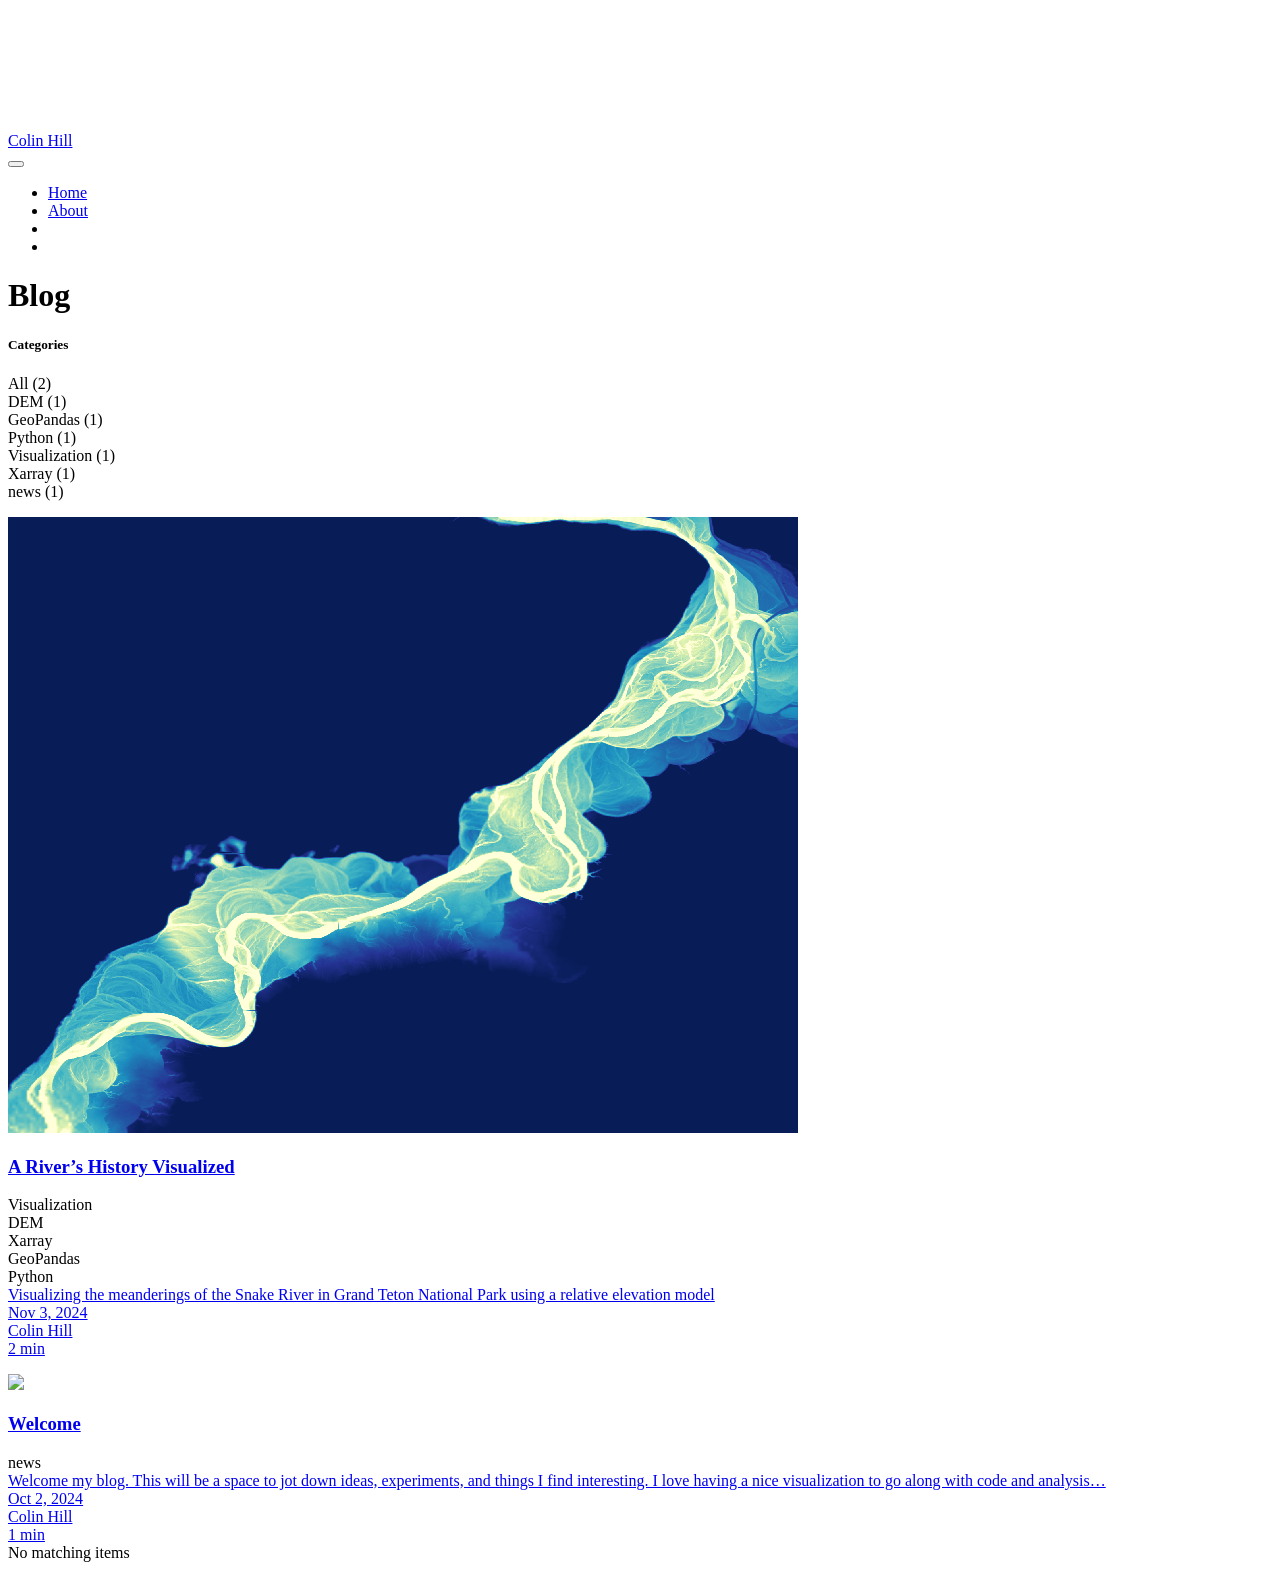
==== index.html @ be9f2c85 "Built site for gh-pages" ====
<!DOCTYPE html>
<html xmlns="http://www.w3.org/1999/xhtml" lang="en" xml:lang="en"><head>

<meta charset="utf-8">
<meta name="generator" content="quarto-1.5.57">

<meta name="viewport" content="width=device-width, initial-scale=1.0, user-scalable=yes">


<title>Blog – Colin Hill</title>
<style>
code{white-space: pre-wrap;}
span.smallcaps{font-variant: small-caps;}
div.columns{display: flex; gap: min(4vw, 1.5em);}
div.column{flex: auto; overflow-x: auto;}
div.hanging-indent{margin-left: 1.5em; text-indent: -1.5em;}
ul.task-list{list-style: none;}
ul.task-list li input[type="checkbox"] {
  width: 0.8em;
  margin: 0 0.8em 0.2em -1em; /* quarto-specific, see https://github.com/quarto-dev/quarto-cli/issues/4556 */ 
  vertical-align: middle;
}
</style>


<script src="site_libs/quarto-nav/quarto-nav.js"></script>
<script src="site_libs/quarto-nav/headroom.min.js"></script>
<script src="site_libs/clipboard/clipboard.min.js"></script>
<script src="site_libs/quarto-search/autocomplete.umd.js"></script>
<script src="site_libs/quarto-search/fuse.min.js"></script>
<script src="site_libs/quarto-search/quarto-search.js"></script>
<meta name="quarto:offset" content="./">
<link href="./favicon.ico" rel="icon">
<script src="site_libs/quarto-listing/list.min.js"></script>
<script src="site_libs/quarto-listing/quarto-listing.js"></script>
<script src="site_libs/quarto-html/quarto.js"></script>
<script src="site_libs/quarto-html/popper.min.js"></script>
<script src="site_libs/quarto-html/tippy.umd.min.js"></script>
<script src="site_libs/quarto-html/anchor.min.js"></script>
<link href="site_libs/quarto-html/tippy.css" rel="stylesheet">
<link href="site_libs/quarto-html/quarto-syntax-highlighting.css" rel="stylesheet" id="quarto-text-highlighting-styles">
<script src="site_libs/bootstrap/bootstrap.min.js"></script>
<link href="site_libs/bootstrap/bootstrap-icons.css" rel="stylesheet">
<link href="site_libs/bootstrap/bootstrap.min.css" rel="stylesheet" id="quarto-bootstrap" data-mode="light">
<script id="quarto-search-options" type="application/json">{
  "location": "navbar",
  "copy-button": false,
  "collapse-after": 3,
  "panel-placement": "end",
  "type": "overlay",
  "limit": 50,
  "keyboard-shortcut": [
    "f",
    "/",
    "s"
  ],
  "show-item-context": false,
  "language": {
    "search-no-results-text": "No results",
    "search-matching-documents-text": "matching documents",
    "search-copy-link-title": "Copy link to search",
    "search-hide-matches-text": "Hide additional matches",
    "search-more-match-text": "more match in this document",
    "search-more-matches-text": "more matches in this document",
    "search-clear-button-title": "Clear",
    "search-text-placeholder": "",
    "search-detached-cancel-button-title": "Cancel",
    "search-submit-button-title": "Submit",
    "search-label": "Search"
  }
}</script>
<script>

  window.document.addEventListener("DOMContentLoaded", function (_event) {
    const listingTargetEl = window.document.querySelector('#listing-listing .list');
    if (!listingTargetEl) {
      // No listing discovered, do not attach.
      return; 
    }

    const options = {
      valueNames: ['listing-description','listing-image','listing-date','listing-title','listing-author','listing-reading-time','listing-categories',{ data: ['index'] },{ data: ['categories'] },{ data: ['listing-date-sort'] },{ data: ['listing-file-modified-sort'] }],
      
      searchColumns: ["listing-date","listing-title","listing-author","listing-image","listing-description","listing-categories"],
    };

    window['quarto-listings'] = window['quarto-listings'] || {};
    window['quarto-listings']['listing-listing'] = new List('listing-listing', options);

    if (window['quarto-listing-loaded']) {
      window['quarto-listing-loaded']();
    }
  });

  window.addEventListener('hashchange',() => {
    if (window['quarto-listing-loaded']) {
      window['quarto-listing-loaded']();
    }
  })
  </script>

  <script src="https://cdnjs.cloudflare.com/polyfill/v3/polyfill.min.js?features=es6"></script>
  <script src="https://cdn.jsdelivr.net/npm/mathjax@3/es5/tex-chtml-full.js" type="text/javascript"></script>

<script type="text/javascript">
const typesetMath = (el) => {
  if (window.MathJax) {
    // MathJax Typeset
    window.MathJax.typeset([el]);
  } else if (window.katex) {
    // KaTeX Render
    var mathElements = el.getElementsByClassName("math");
    var macros = [];
    for (var i = 0; i < mathElements.length; i++) {
      var texText = mathElements[i].firstChild;
      if (mathElements[i].tagName == "SPAN") {
        window.katex.render(texText.data, mathElements[i], {
          displayMode: mathElements[i].classList.contains('display'),
          throwOnError: false,
          macros: macros,
          fleqn: false
        });
      }
    }
  }
}
window.Quarto = {
  typesetMath
};
</script>

<link rel="stylesheet" href="styles.css">
</head>

<body class="nav-fixed">

<div id="quarto-search-results"></div>
  <header id="quarto-header" class="headroom fixed-top quarto-banner">
    <nav class="navbar navbar-expand-lg " data-bs-theme="dark">
      <div class="navbar-container container-fluid">
      <div class="navbar-brand-container mx-auto">
    <a class="navbar-brand" href="./index.html">
    <span class="navbar-title">Colin Hill</span>
    </a>
  </div>
            <div id="quarto-search" class="" title="Search"></div>
          <button class="navbar-toggler" type="button" data-bs-toggle="collapse" data-bs-target="#navbarCollapse" aria-controls="navbarCollapse" role="menu" aria-expanded="false" aria-label="Toggle navigation" onclick="if (window.quartoToggleHeadroom) { window.quartoToggleHeadroom(); }">
  <span class="navbar-toggler-icon"></span>
</button>
          <div class="collapse navbar-collapse" id="navbarCollapse">
            <ul class="navbar-nav navbar-nav-scroll ms-auto">
  <li class="nav-item">
    <a class="nav-link active" href="./index.html" aria-current="page"> 
<span class="menu-text">Home</span></a>
  </li>  
  <li class="nav-item">
    <a class="nav-link" href="./about/about.html"> 
<span class="menu-text">About</span></a>
  </li>  
  <li class="nav-item compact">
    <a class="nav-link" href="https://github.com/colinahill/"> <i class="bi bi-github" role="img">
</i> 
<span class="menu-text"></span></a>
  </li>  
  <li class="nav-item compact">
    <a class="nav-link" href="https://www.linkedin.com/in/colinahill/"> <i class="bi bi-linkedin" role="img">
</i> 
<span class="menu-text"></span></a>
  </li>  
</ul>
          </div> <!-- /navcollapse -->
            <div class="quarto-navbar-tools">
</div>
      </div> <!-- /container-fluid -->
    </nav>
</header>
<!-- content -->
<header id="title-block-header" class="quarto-title-block default page-columns page-full">
  <div class="quarto-title-banner page-columns page-full">
    <div class="quarto-title column-page-left">
      <h1 class="title">Blog</h1>
                      </div>
  </div>
    
  
  <div class="quarto-title-meta column-page-left">

      
    
      
    </div>
    
  
  </header><div id="quarto-content" class="quarto-container page-columns page-rows-contents page-layout-full page-navbar">
<!-- sidebar -->
<!-- margin-sidebar -->
    <div id="quarto-margin-sidebar" class="sidebar margin-sidebar">
        
    <h5 class="quarto-listing-category-title">Categories</h5><div class="quarto-listing-category category-default"><div class="category" data-category="">All <span class="quarto-category-count">(2)</span></div><div class="category" data-category="DEM">DEM <span class="quarto-category-count">(1)</span></div><div class="category" data-category="GeoPandas">GeoPandas <span class="quarto-category-count">(1)</span></div><div class="category" data-category="Python">Python <span class="quarto-category-count">(1)</span></div><div class="category" data-category="Visualization">Visualization <span class="quarto-category-count">(1)</span></div><div class="category" data-category="Xarray">Xarray <span class="quarto-category-count">(1)</span></div><div class="category" data-category="news">news <span class="quarto-category-count">(1)</span></div></div></div>
<!-- main -->
<main class="content quarto-banner-title-block column-page-left" id="quarto-document-content">









<div class="quarto-listing quarto-listing-container-default" id="listing-listing">
<div class="list quarto-listing-default">
<div class="quarto-post image-right" data-index="0" data-categories="Visualization,DEM,Xarray,GeoPandas,Python" data-listing-date-sort="1730617200000" data-listing-file-modified-sort="1730680081520" data-listing-date-modified-sort="NaN" data-listing-reading-time-sort="2" data-listing-word-count-sort="357">
<div class="thumbnail">
<p><a href="./posts/relative_elevation_model/index.html" class="no-external"></a></p><a href="./posts/relative_elevation_model/index.html" class="no-external">
<p><img loading="lazy" src="./posts/relative_elevation_model/rem.png" class="thumbnail-image"></p>
</a><p><a href="./posts/relative_elevation_model/index.html" class="no-external"></a></p>
</div>
<div class="body">
<h3 class="no-anchor listing-title">
<a href="./posts/relative_elevation_model/index.html" class="no-external">A River’s History Visualized</a>
</h3>
<div class="listing-subtitle">
<a href="./posts/relative_elevation_model/index.html" class="no-external"></a>
</div>
<div class="listing-categories">
<div class="listing-category" onclick="window.quartoListingCategory('Visualization'); return false;">
Visualization
</div>
<div class="listing-category" onclick="window.quartoListingCategory('DEM'); return false;">
DEM
</div>
<div class="listing-category" onclick="window.quartoListingCategory('Xarray'); return false;">
Xarray
</div>
<div class="listing-category" onclick="window.quartoListingCategory('GeoPandas'); return false;">
GeoPandas
</div>
<div class="listing-category" onclick="window.quartoListingCategory('Python'); return false;">
Python
</div>
</div>
<div class="listing-description">
<a href="./posts/relative_elevation_model/index.html" class="no-external">Visualizing the meanderings of the Snake River in Grand Teton National Park using a relative elevation model</a>
</div>
</div>
<div class="metadata">
<a href="./posts/relative_elevation_model/index.html" class="no-external">
<div class="listing-date">
Nov 3, 2024
</div>
<div class="listing-author">
Colin Hill
</div>
<div class="listing-reading-time">
2 min
</div>
</a>
</div>
</div>
<div class="quarto-post image-right" data-index="1" data-categories="news" data-listing-date-sort="1727852400000" data-listing-file-modified-sort="1727905126935" data-listing-date-modified-sort="NaN" data-listing-reading-time-sort="1" data-listing-word-count-sort="100">
<div class="thumbnail">
<p><a href="./posts/welcome/index.html" class="no-external"></a></p><a href="./posts/welcome/index.html" class="no-external">
<p><img loading="lazy" src="https://upload.wikimedia.org/wikipedia/commons/6/6e/YukonDelta_ASTER_2002may26.jpg" class="thumbnail-image"></p>
</a><p><a href="./posts/welcome/index.html" class="no-external"></a></p>
</div>
<div class="body">
<h3 class="no-anchor listing-title">
<a href="./posts/welcome/index.html" class="no-external">Welcome</a>
</h3>
<div class="listing-subtitle">
<a href="./posts/welcome/index.html" class="no-external"></a>
</div>
<div class="listing-categories">
<div class="listing-category" onclick="window.quartoListingCategory('news'); return false;">
news
</div>
</div>
<div class="listing-description">
<a href="./posts/welcome/index.html" class="no-external">Welcome my blog. This will be a space to jot down ideas, experiments, and things I find interesting. I love having a nice visualization to go along with code and analysis…</a>
</div>
</div>
<div class="metadata">
<a href="./posts/welcome/index.html" class="no-external">
<div class="listing-date">
Oct 2, 2024
</div>
<div class="listing-author">
Colin Hill
</div>
<div class="listing-reading-time">
1 min
</div>
</a>
</div>
</div>
</div>
<div class="listing-no-matching d-none">
No matching items
</div>
</div></main> <!-- /main -->
<script id="quarto-html-after-body" type="application/javascript">
window.document.addEventListener("DOMContentLoaded", function (event) {
  const toggleBodyColorMode = (bsSheetEl) => {
    const mode = bsSheetEl.getAttribute("data-mode");
    const bodyEl = window.document.querySelector("body");
    if (mode === "dark") {
      bodyEl.classList.add("quarto-dark");
      bodyEl.classList.remove("quarto-light");
    } else {
      bodyEl.classList.add("quarto-light");
      bodyEl.classList.remove("quarto-dark");
    }
  }
  const toggleBodyColorPrimary = () => {
    const bsSheetEl = window.document.querySelector("link#quarto-bootstrap");
    if (bsSheetEl) {
      toggleBodyColorMode(bsSheetEl);
    }
  }
  toggleBodyColorPrimary();  
  const icon = "";
  const anchorJS = new window.AnchorJS();
  anchorJS.options = {
    placement: 'right',
    icon: icon
  };
  anchorJS.add('.anchored');
  const isCodeAnnotation = (el) => {
    for (const clz of el.classList) {
      if (clz.startsWith('code-annotation-')) {                     
        return true;
      }
    }
    return false;
  }
  const onCopySuccess = function(e) {
    // button target
    const button = e.trigger;
    // don't keep focus
    button.blur();
    // flash "checked"
    button.classList.add('code-copy-button-checked');
    var currentTitle = button.getAttribute("title");
    button.setAttribute("title", "Copied!");
    let tooltip;
    if (window.bootstrap) {
      button.setAttribute("data-bs-toggle", "tooltip");
      button.setAttribute("data-bs-placement", "left");
      button.setAttribute("data-bs-title", "Copied!");
      tooltip = new bootstrap.Tooltip(button, 
        { trigger: "manual", 
          customClass: "code-copy-button-tooltip",
          offset: [0, -8]});
      tooltip.show();    
    }
    setTimeout(function() {
      if (tooltip) {
        tooltip.hide();
        button.removeAttribute("data-bs-title");
        button.removeAttribute("data-bs-toggle");
        button.removeAttribute("data-bs-placement");
      }
      button.setAttribute("title", currentTitle);
      button.classList.remove('code-copy-button-checked');
    }, 1000);
    // clear code selection
    e.clearSelection();
  }
  const getTextToCopy = function(trigger) {
      const codeEl = trigger.previousElementSibling.cloneNode(true);
      for (const childEl of codeEl.children) {
        if (isCodeAnnotation(childEl)) {
          childEl.remove();
        }
      }
      return codeEl.innerText;
  }
  const clipboard = new window.ClipboardJS('.code-copy-button:not([data-in-quarto-modal])', {
    text: getTextToCopy
  });
  clipboard.on('success', onCopySuccess);
  if (window.document.getElementById('quarto-embedded-source-code-modal')) {
    // For code content inside modals, clipBoardJS needs to be initialized with a container option
    // TODO: Check when it could be a function (https://github.com/zenorocha/clipboard.js/issues/860)
    const clipboardModal = new window.ClipboardJS('.code-copy-button[data-in-quarto-modal]', {
      text: getTextToCopy,
      container: window.document.getElementById('quarto-embedded-source-code-modal')
    });
    clipboardModal.on('success', onCopySuccess);
  }
    var localhostRegex = new RegExp(/^(?:http|https):\/\/localhost\:?[0-9]*\//);
    var mailtoRegex = new RegExp(/^mailto:/);
      var filterRegex = new RegExp("https:\/\/colinahill\.com");
    var isInternal = (href) => {
        return filterRegex.test(href) || localhostRegex.test(href) || mailtoRegex.test(href);
    }
    // Inspect non-navigation links and adorn them if external
 	var links = window.document.querySelectorAll('a[href]:not(.nav-link):not(.navbar-brand):not(.toc-action):not(.sidebar-link):not(.sidebar-item-toggle):not(.pagination-link):not(.no-external):not([aria-hidden]):not(.dropdown-item):not(.quarto-navigation-tool):not(.about-link)');
    for (var i=0; i<links.length; i++) {
      const link = links[i];
      if (!isInternal(link.href)) {
        // undo the damage that might have been done by quarto-nav.js in the case of
        // links that we want to consider external
        if (link.dataset.originalHref !== undefined) {
          link.href = link.dataset.originalHref;
        }
      }
    }
  function tippyHover(el, contentFn, onTriggerFn, onUntriggerFn) {
    const config = {
      allowHTML: true,
      maxWidth: 500,
      delay: 100,
      arrow: false,
      appendTo: function(el) {
          return el.parentElement;
      },
      interactive: true,
      interactiveBorder: 10,
      theme: 'quarto',
      placement: 'bottom-start',
    };
    if (contentFn) {
      config.content = contentFn;
    }
    if (onTriggerFn) {
      config.onTrigger = onTriggerFn;
    }
    if (onUntriggerFn) {
      config.onUntrigger = onUntriggerFn;
    }
    window.tippy(el, config); 
  }
  const noterefs = window.document.querySelectorAll('a[role="doc-noteref"]');
  for (var i=0; i<noterefs.length; i++) {
    const ref = noterefs[i];
    tippyHover(ref, function() {
      // use id or data attribute instead here
      let href = ref.getAttribute('data-footnote-href') || ref.getAttribute('href');
      try { href = new URL(href).hash; } catch {}
      const id = href.replace(/^#\/?/, "");
      const note = window.document.getElementById(id);
      if (note) {
        return note.innerHTML;
      } else {
        return "";
      }
    });
  }
  const xrefs = window.document.querySelectorAll('a.quarto-xref');
  const processXRef = (id, note) => {
    // Strip column container classes
    const stripColumnClz = (el) => {
      el.classList.remove("page-full", "page-columns");
      if (el.children) {
        for (const child of el.children) {
          stripColumnClz(child);
        }
      }
    }
    stripColumnClz(note)
    if (id === null || id.startsWith('sec-')) {
      // Special case sections, only their first couple elements
      const container = document.createElement("div");
      if (note.children && note.children.length > 2) {
        container.appendChild(note.children[0].cloneNode(true));
        for (let i = 1; i < note.children.length; i++) {
          const child = note.children[i];
          if (child.tagName === "P" && child.innerText === "") {
            continue;
          } else {
            container.appendChild(child.cloneNode(true));
            break;
          }
        }
        if (window.Quarto?.typesetMath) {
          window.Quarto.typesetMath(container);
        }
        return container.innerHTML
      } else {
        if (window.Quarto?.typesetMath) {
          window.Quarto.typesetMath(note);
        }
        return note.innerHTML;
      }
    } else {
      // Remove any anchor links if they are present
      const anchorLink = note.querySelector('a.anchorjs-link');
      if (anchorLink) {
        anchorLink.remove();
      }
      if (window.Quarto?.typesetMath) {
        window.Quarto.typesetMath(note);
      }
      // TODO in 1.5, we should make sure this works without a callout special case
      if (note.classList.contains("callout")) {
        return note.outerHTML;
      } else {
        return note.innerHTML;
      }
    }
  }
  for (var i=0; i<xrefs.length; i++) {
    const xref = xrefs[i];
    tippyHover(xref, undefined, function(instance) {
      instance.disable();
      let url = xref.getAttribute('href');
      let hash = undefined; 
      if (url.startsWith('#')) {
        hash = url;
      } else {
        try { hash = new URL(url).hash; } catch {}
      }
      if (hash) {
        const id = hash.replace(/^#\/?/, "");
        const note = window.document.getElementById(id);
        if (note !== null) {
          try {
            const html = processXRef(id, note.cloneNode(true));
            instance.setContent(html);
          } finally {
            instance.enable();
            instance.show();
          }
        } else {
          // See if we can fetch this
          fetch(url.split('#')[0])
          .then(res => res.text())
          .then(html => {
            const parser = new DOMParser();
            const htmlDoc = parser.parseFromString(html, "text/html");
            const note = htmlDoc.getElementById(id);
            if (note !== null) {
              const html = processXRef(id, note);
              instance.setContent(html);
            } 
          }).finally(() => {
            instance.enable();
            instance.show();
          });
        }
      } else {
        // See if we can fetch a full url (with no hash to target)
        // This is a special case and we should probably do some content thinning / targeting
        fetch(url)
        .then(res => res.text())
        .then(html => {
          const parser = new DOMParser();
          const htmlDoc = parser.parseFromString(html, "text/html");
          const note = htmlDoc.querySelector('main.content');
          if (note !== null) {
            // This should only happen for chapter cross references
            // (since there is no id in the URL)
            // remove the first header
            if (note.children.length > 0 && note.children[0].tagName === "HEADER") {
              note.children[0].remove();
            }
            const html = processXRef(null, note);
            instance.setContent(html);
          } 
        }).finally(() => {
          instance.enable();
          instance.show();
        });
      }
    }, function(instance) {
    });
  }
      let selectedAnnoteEl;
      const selectorForAnnotation = ( cell, annotation) => {
        let cellAttr = 'data-code-cell="' + cell + '"';
        let lineAttr = 'data-code-annotation="' +  annotation + '"';
        const selector = 'span[' + cellAttr + '][' + lineAttr + ']';
        return selector;
      }
      const selectCodeLines = (annoteEl) => {
        const doc = window.document;
        const targetCell = annoteEl.getAttribute("data-target-cell");
        const targetAnnotation = annoteEl.getAttribute("data-target-annotation");
        const annoteSpan = window.document.querySelector(selectorForAnnotation(targetCell, targetAnnotation));
        const lines = annoteSpan.getAttribute("data-code-lines").split(",");
        const lineIds = lines.map((line) => {
          return targetCell + "-" + line;
        })
        let top = null;
        let height = null;
        let parent = null;
        if (lineIds.length > 0) {
            //compute the position of the single el (top and bottom and make a div)
            const el = window.document.getElementById(lineIds[0]);
            top = el.offsetTop;
            height = el.offsetHeight;
            parent = el.parentElement.parentElement;
          if (lineIds.length > 1) {
            const lastEl = window.document.getElementById(lineIds[lineIds.length - 1]);
            const bottom = lastEl.offsetTop + lastEl.offsetHeight;
            height = bottom - top;
          }
          if (top !== null && height !== null && parent !== null) {
            // cook up a div (if necessary) and position it 
            let div = window.document.getElementById("code-annotation-line-highlight");
            if (div === null) {
              div = window.document.createElement("div");
              div.setAttribute("id", "code-annotation-line-highlight");
              div.style.position = 'absolute';
              parent.appendChild(div);
            }
            div.style.top = top - 2 + "px";
            div.style.height = height + 4 + "px";
            div.style.left = 0;
            let gutterDiv = window.document.getElementById("code-annotation-line-highlight-gutter");
            if (gutterDiv === null) {
              gutterDiv = window.document.createElement("div");
              gutterDiv.setAttribute("id", "code-annotation-line-highlight-gutter");
              gutterDiv.style.position = 'absolute';
              const codeCell = window.document.getElementById(targetCell);
              const gutter = codeCell.querySelector('.code-annotation-gutter');
              gutter.appendChild(gutterDiv);
            }
            gutterDiv.style.top = top - 2 + "px";
            gutterDiv.style.height = height + 4 + "px";
          }
          selectedAnnoteEl = annoteEl;
        }
      };
      const unselectCodeLines = () => {
        const elementsIds = ["code-annotation-line-highlight", "code-annotation-line-highlight-gutter"];
        elementsIds.forEach((elId) => {
          const div = window.document.getElementById(elId);
          if (div) {
            div.remove();
          }
        });
        selectedAnnoteEl = undefined;
      };
        // Handle positioning of the toggle
    window.addEventListener(
      "resize",
      throttle(() => {
        elRect = undefined;
        if (selectedAnnoteEl) {
          selectCodeLines(selectedAnnoteEl);
        }
      }, 10)
    );
    function throttle(fn, ms) {
    let throttle = false;
    let timer;
      return (...args) => {
        if(!throttle) { // first call gets through
            fn.apply(this, args);
            throttle = true;
        } else { // all the others get throttled
            if(timer) clearTimeout(timer); // cancel #2
            timer = setTimeout(() => {
              fn.apply(this, args);
              timer = throttle = false;
            }, ms);
        }
      };
    }
      // Attach click handler to the DT
      const annoteDls = window.document.querySelectorAll('dt[data-target-cell]');
      for (const annoteDlNode of annoteDls) {
        annoteDlNode.addEventListener('click', (event) => {
          const clickedEl = event.target;
          if (clickedEl !== selectedAnnoteEl) {
            unselectCodeLines();
            const activeEl = window.document.querySelector('dt[data-target-cell].code-annotation-active');
            if (activeEl) {
              activeEl.classList.remove('code-annotation-active');
            }
            selectCodeLines(clickedEl);
            clickedEl.classList.add('code-annotation-active');
          } else {
            // Unselect the line
            unselectCodeLines();
            clickedEl.classList.remove('code-annotation-active');
          }
        });
      }
  const findCites = (el) => {
    const parentEl = el.parentElement;
    if (parentEl) {
      const cites = parentEl.dataset.cites;
      if (cites) {
        return {
          el,
          cites: cites.split(' ')
        };
      } else {
        return findCites(el.parentElement)
      }
    } else {
      return undefined;
    }
  };
  var bibliorefs = window.document.querySelectorAll('a[role="doc-biblioref"]');
  for (var i=0; i<bibliorefs.length; i++) {
    const ref = bibliorefs[i];
    const citeInfo = findCites(ref);
    if (citeInfo) {
      tippyHover(citeInfo.el, function() {
        var popup = window.document.createElement('div');
        citeInfo.cites.forEach(function(cite) {
          var citeDiv = window.document.createElement('div');
          citeDiv.classList.add('hanging-indent');
          citeDiv.classList.add('csl-entry');
          var biblioDiv = window.document.getElementById('ref-' + cite);
          if (biblioDiv) {
            citeDiv.innerHTML = biblioDiv.innerHTML;
          }
          popup.appendChild(citeDiv);
        });
        return popup.innerHTML;
      });
    }
  }
});
</script>
</div> <!-- /content -->




</body></html>
---- site_libs/quarto-html/tippy.css ----
.tippy-box[data-animation=fade][data-state=hidden]{opacity:0}[data-tippy-root]{max-width:calc(100vw - 10px)}.tippy-box{position:relative;background-color:#333;color:#fff;border-radius:4px;font-size:14px;line-height:1.4;white-space:normal;outline:0;transition-property:transform,visibility,opacity}.tippy-box[data-placement^=top]>.tippy-arrow{bottom:0}.tippy-box[data-placement^=top]>.tippy-arrow:before{bottom:-7px;left:0;border-width:8px 8px 0;border-top-color:initial;transform-origin:center top}.tippy-box[data-placement^=bottom]>.tippy-arrow{top:0}.tippy-box[data-placement^=bottom]>.tippy-arrow:before{top:-7px;left:0;border-width:0 8px 8px;border-bottom-color:initial;transform-origin:center bottom}.tippy-box[data-placement^=left]>.tippy-arrow{right:0}.tippy-box[data-placement^=left]>.tippy-arrow:before{border-width:8px 0 8px 8px;border-left-color:initial;right:-7px;transform-origin:center left}.tippy-box[data-placement^=right]>.tippy-arrow{left:0}.tippy-box[data-placement^=right]>.tippy-arrow:before{left:-7px;border-width:8px 8px 8px 0;border-right-color:initial;transform-origin:center right}.tippy-box[data-inertia][data-state=visible]{transition-timing-function:cubic-bezier(.54,1.5,.38,1.11)}.tippy-arrow{width:16px;height:16px;color:#333}.tippy-arrow:before{content:"";position:absolute;border-color:transparent;border-style:solid}.tippy-content{position:relative;padding:5px 9px;z-index:1}
---- site_libs/quarto-html/quarto-syntax-highlighting.css ----
/* quarto syntax highlight colors */
:root {
  --quarto-hl-ot-color: #003B4F;
  --quarto-hl-at-color: #657422;
  --quarto-hl-ss-color: #20794D;
  --quarto-hl-an-color: #5E5E5E;
  --quarto-hl-fu-color: #4758AB;
  --quarto-hl-st-color: #20794D;
  --quarto-hl-cf-color: #003B4F;
  --quarto-hl-op-color: #5E5E5E;
  --quarto-hl-er-color: #AD0000;
  --quarto-hl-bn-color: #AD0000;
  --quarto-hl-al-color: #AD0000;
  --quarto-hl-va-color: #111111;
  --quarto-hl-bu-color: inherit;
  --quarto-hl-ex-color: inherit;
  --quarto-hl-pp-color: #AD0000;
  --quarto-hl-in-color: #5E5E5E;
  --quarto-hl-vs-color: #20794D;
  --quarto-hl-wa-color: #5E5E5E;
  --quarto-hl-do-color: #5E5E5E;
  --quarto-hl-im-color: #00769E;
  --quarto-hl-ch-color: #20794D;
  --quarto-hl-dt-color: #AD0000;
  --quarto-hl-fl-color: #AD0000;
  --quarto-hl-co-color: #5E5E5E;
  --quarto-hl-cv-color: #5E5E5E;
  --quarto-hl-cn-color: #8f5902;
  --quarto-hl-sc-color: #5E5E5E;
  --quarto-hl-dv-color: #AD0000;
  --quarto-hl-kw-color: #003B4F;
}

/* other quarto variables */
:root {
  --quarto-font-monospace: SFMono-Regular, Menlo, Monaco, Consolas, "Liberation Mono", "Courier New", monospace;
}

pre > code.sourceCode > span {
  color: #003B4F;
}

code span {
  color: #003B4F;
}

code.sourceCode > span {
  color: #003B4F;
}

div.sourceCode,
div.sourceCode pre.sourceCode {
  color: #003B4F;
}

code span.ot {
  color: #003B4F;
  font-style: inherit;
}

code span.at {
  color: #657422;
  font-style: inherit;
}

code span.ss {
  color: #20794D;
  font-style: inherit;
}

code span.an {
  color: #5E5E5E;
  font-style: inherit;
}

code span.fu {
  color: #4758AB;
  font-style: inherit;
}

code span.st {
  color: #20794D;
  font-style: inherit;
}

code span.cf {
  color: #003B4F;
  font-weight: bold;
  font-style: inherit;
}

code span.op {
  color: #5E5E5E;
  font-style: inherit;
}

code span.er {
  color: #AD0000;
  font-style: inherit;
}

code span.bn {
  color: #AD0000;
  font-style: inherit;
}

code span.al {
  color: #AD0000;
  font-style: inherit;
}

code span.va {
  color: #111111;
  font-style: inherit;
}

code span.bu {
  font-style: inherit;
}

code span.ex {
  font-style: inherit;
}

code span.pp {
  color: #AD0000;
  font-style: inherit;
}

code span.in {
  color: #5E5E5E;
  font-style: inherit;
}

code span.vs {
  color: #20794D;
  font-style: inherit;
}

code span.wa {
  color: #5E5E5E;
  font-style: italic;
}

code span.do {
  color: #5E5E5E;
  font-style: italic;
}

code span.im {
  color: #00769E;
  font-style: inherit;
}

code span.ch {
  color: #20794D;
  font-style: inherit;
}

code span.dt {
  color: #AD0000;
  font-style: inherit;
}

code span.fl {
  color: #AD0000;
  font-style: inherit;
}

code span.co {
  color: #5E5E5E;
  font-style: inherit;
}

code span.cv {
  color: #5E5E5E;
  font-style: italic;
}

code span.cn {
  color: #8f5902;
  font-style: inherit;
}

code span.sc {
  color: #5E5E5E;
  font-style: inherit;
}

code span.dv {
  color: #AD0000;
  font-style: inherit;
}

code span.kw {
  color: #003B4F;
  font-weight: bold;
  font-style: inherit;
}

.prevent-inlining {
  content: "</";
}

/*# sourceMappingURL=debc5d5d77c3f9108843748ff7464032.css.map */
---- styles.css ----
/* css styles */
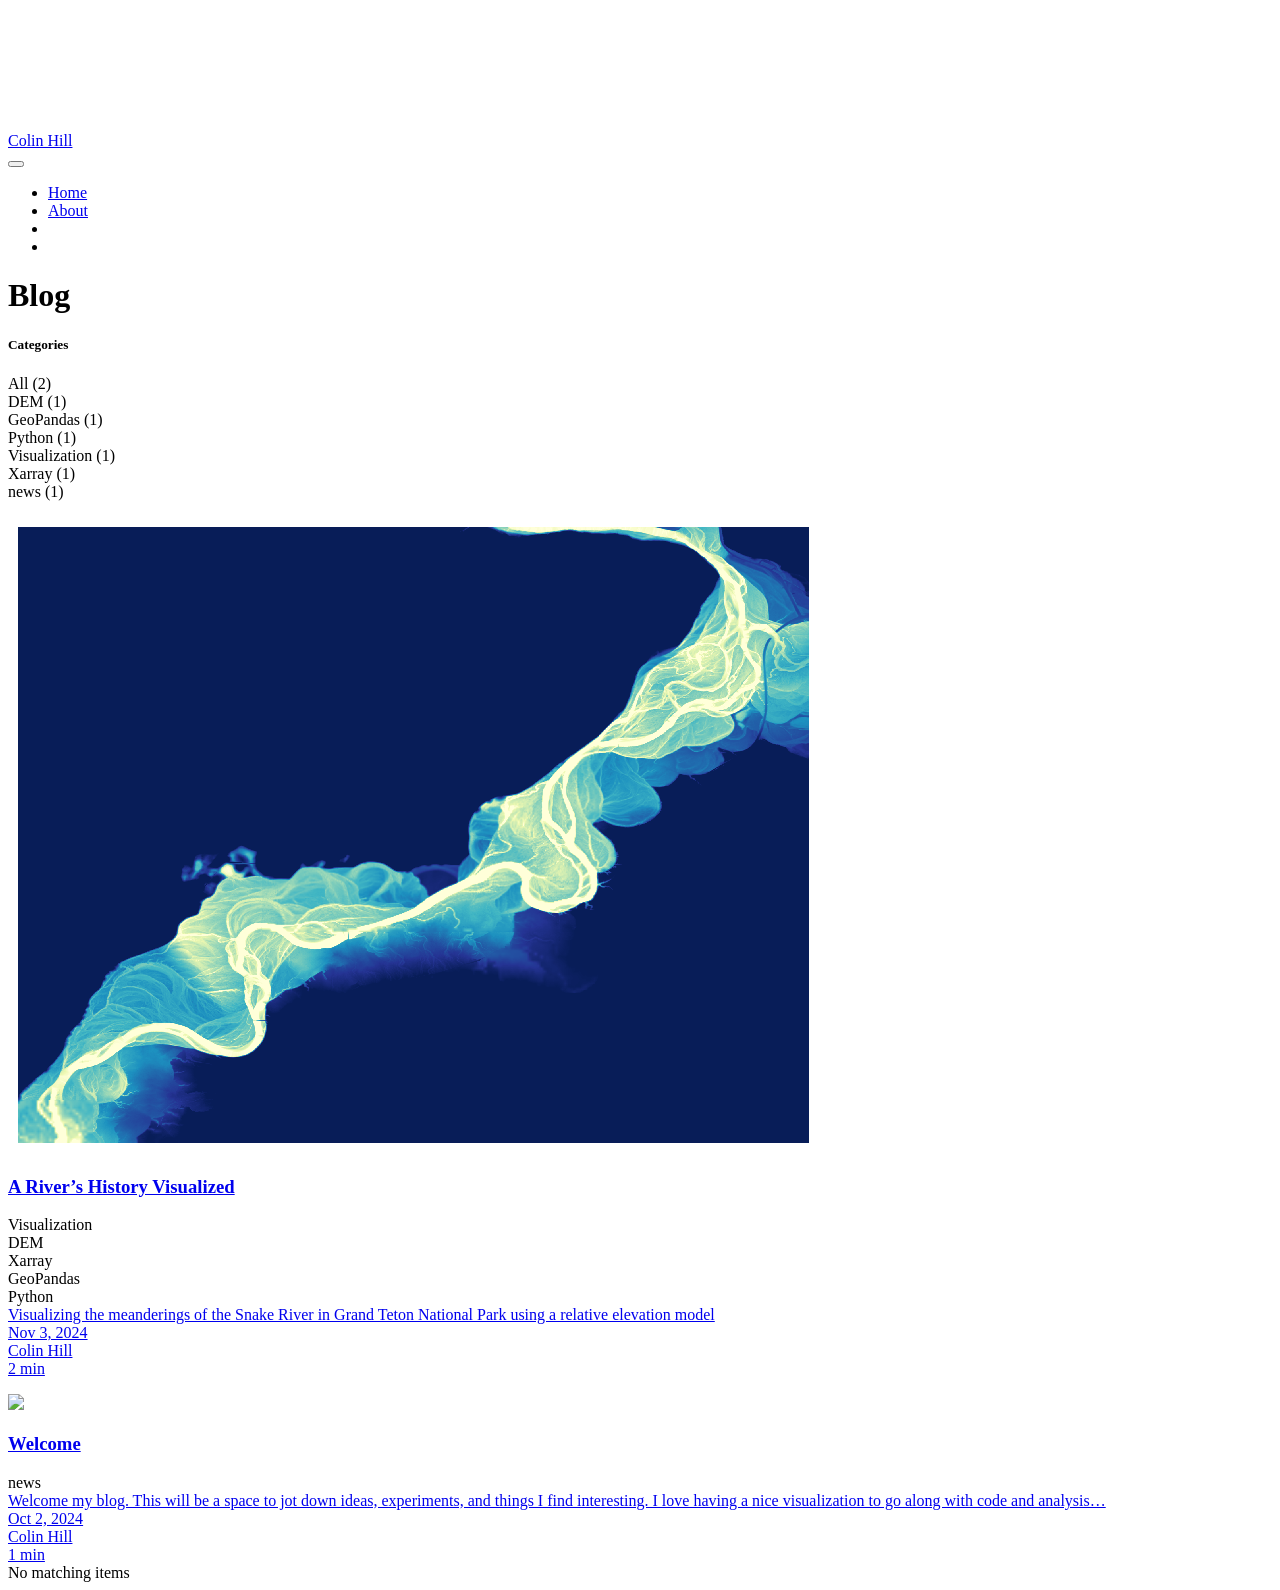
==== commit db291a23: "Built site for gh-pages" ====
--- a/index.html
+++ b/index.html
@@ -98,6 +98,15 @@
     }
   })
   </script>
+<script async="" src="https://www.googletagmanager.com/gtag/js?id=G-838Z23X56N"></script>
+
+<script type="text/javascript">
+
+window.dataLayer = window.dataLayer || [];
+function gtag(){dataLayer.push(arguments);}
+gtag('js', new Date());
+gtag('config', 'G-838Z23X56N', { 'anonymize_ip': true});
+</script>
 
   <script src="https://cdnjs.cloudflare.com/polyfill/v3/polyfill.min.js?features=es6"></script>
   <script src="https://cdn.jsdelivr.net/npm/mathjax@3/es5/tex-chtml-full.js" type="text/javascript"></script>
@@ -210,10 +219,10 @@
 
 <div class="quarto-listing quarto-listing-container-default" id="listing-listing">
 <div class="list quarto-listing-default">
-<div class="quarto-post image-right" data-index="0" data-categories="Visualization,DEM,Xarray,GeoPandas,Python" data-listing-date-sort="1730617200000" data-listing-file-modified-sort="1730680081520" data-listing-date-modified-sort="NaN" data-listing-reading-time-sort="2" data-listing-word-count-sort="357">
+<div class="quarto-post image-right" data-index="0" data-categories="Visualization,DEM,Xarray,GeoPandas,Python" data-listing-date-sort="1730617200000" data-listing-file-modified-sort="1730912373770" data-listing-date-modified-sort="NaN" data-listing-reading-time-sort="2" data-listing-word-count-sort="357">
 <div class="thumbnail">
 <p><a href="./posts/relative_elevation_model/index.html" class="no-external"></a></p><a href="./posts/relative_elevation_model/index.html" class="no-external">
-<p><img loading="lazy" src="./posts/relative_elevation_model/rem.png" class="thumbnail-image"></p>
+<p class="card-img-top"><img src="posts/relative_elevation_model/index_files/figure-html/cell-19-output-1.png"  class="thumbnail-image card-img"/></p>
 </a><p><a href="./posts/relative_elevation_model/index.html" class="no-external"></a></p>
 </div>
 <div class="body">
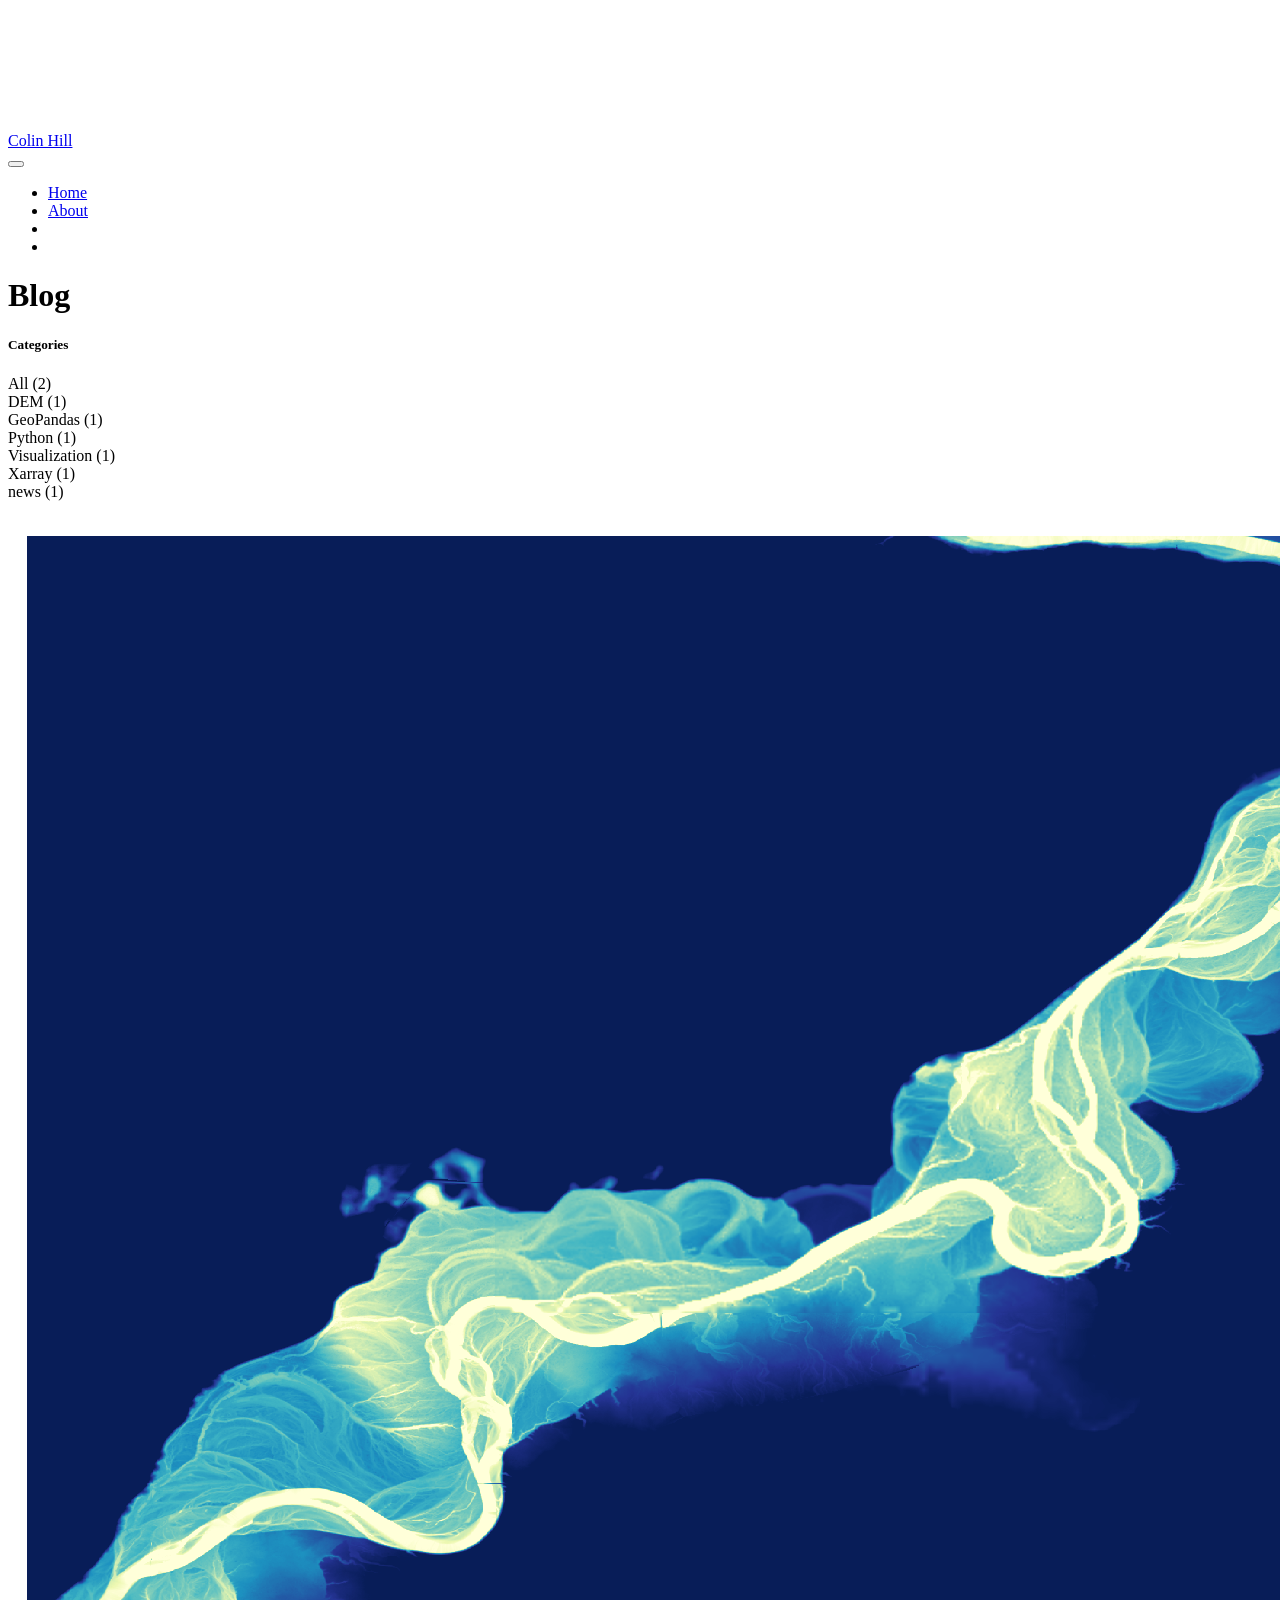
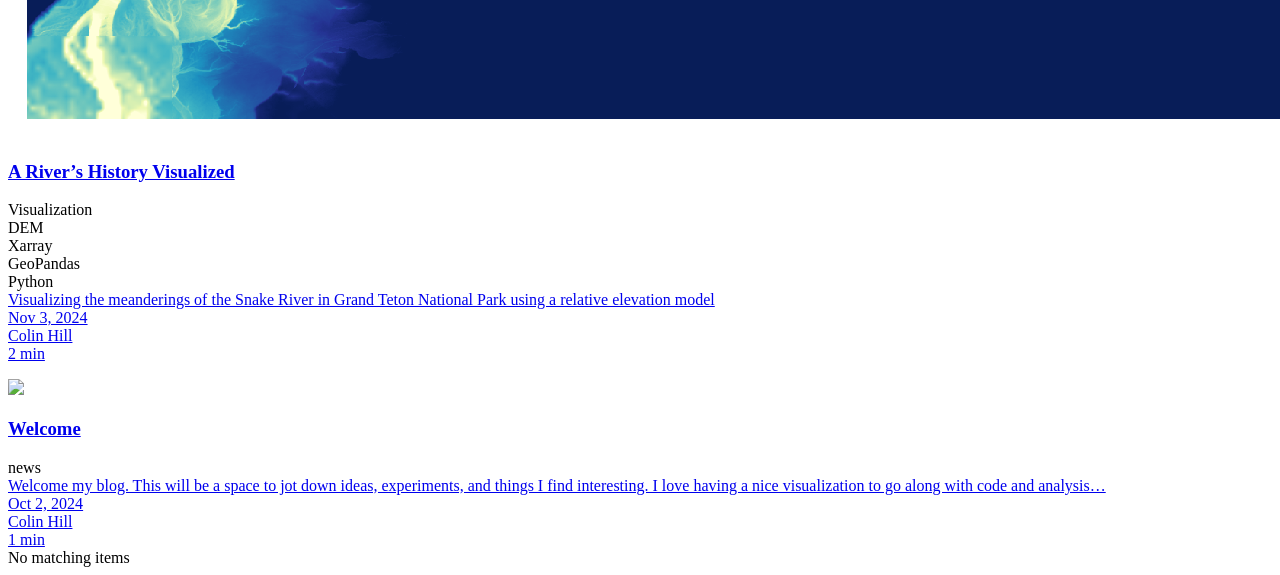
==== commit cae5a13a: "Built site for gh-pages" ====
--- a/index.html
+++ b/index.html
@@ -219,10 +219,10 @@
 
 <div class="quarto-listing quarto-listing-container-default" id="listing-listing">
 <div class="list quarto-listing-default">
-<div class="quarto-post image-right" data-index="0" data-categories="Visualization,DEM,Xarray,GeoPandas,Python" data-listing-date-sort="1730617200000" data-listing-file-modified-sort="1730912373770" data-listing-date-modified-sort="NaN" data-listing-reading-time-sort="2" data-listing-word-count-sort="357">
+<div class="quarto-post image-right" data-index="0" data-categories="Visualization,DEM,Xarray,GeoPandas,Python" data-listing-date-sort="1730617200000" data-listing-file-modified-sort="1730921286286" data-listing-date-modified-sort="NaN" data-listing-reading-time-sort="2" data-listing-word-count-sort="357">
 <div class="thumbnail">
 <p><a href="./posts/relative_elevation_model/index.html" class="no-external"></a></p><a href="./posts/relative_elevation_model/index.html" class="no-external">
-<p class="card-img-top"><img src="posts/relative_elevation_model/index_files/figure-html/cell-19-output-1.png"  class="thumbnail-image card-img"/></p>
+<p class="card-img-top"><img src="posts/relative_elevation_model/index_files/figure-html/cell-20-output-1.png"  class="thumbnail-image card-img"/></p>
 </a><p><a href="./posts/relative_elevation_model/index.html" class="no-external"></a></p>
 </div>
 <div class="body">
@@ -400,7 +400,7 @@
   }
     var localhostRegex = new RegExp(/^(?:http|https):\/\/localhost\:?[0-9]*\//);
     var mailtoRegex = new RegExp(/^mailto:/);
-      var filterRegex = new RegExp("https:\/\/colinahill\.com");
+      var filterRegex = new RegExp("https:\/\/colinahill\.com\/");
     var isInternal = (href) => {
         return filterRegex.test(href) || localhostRegex.test(href) || mailtoRegex.test(href);
     }
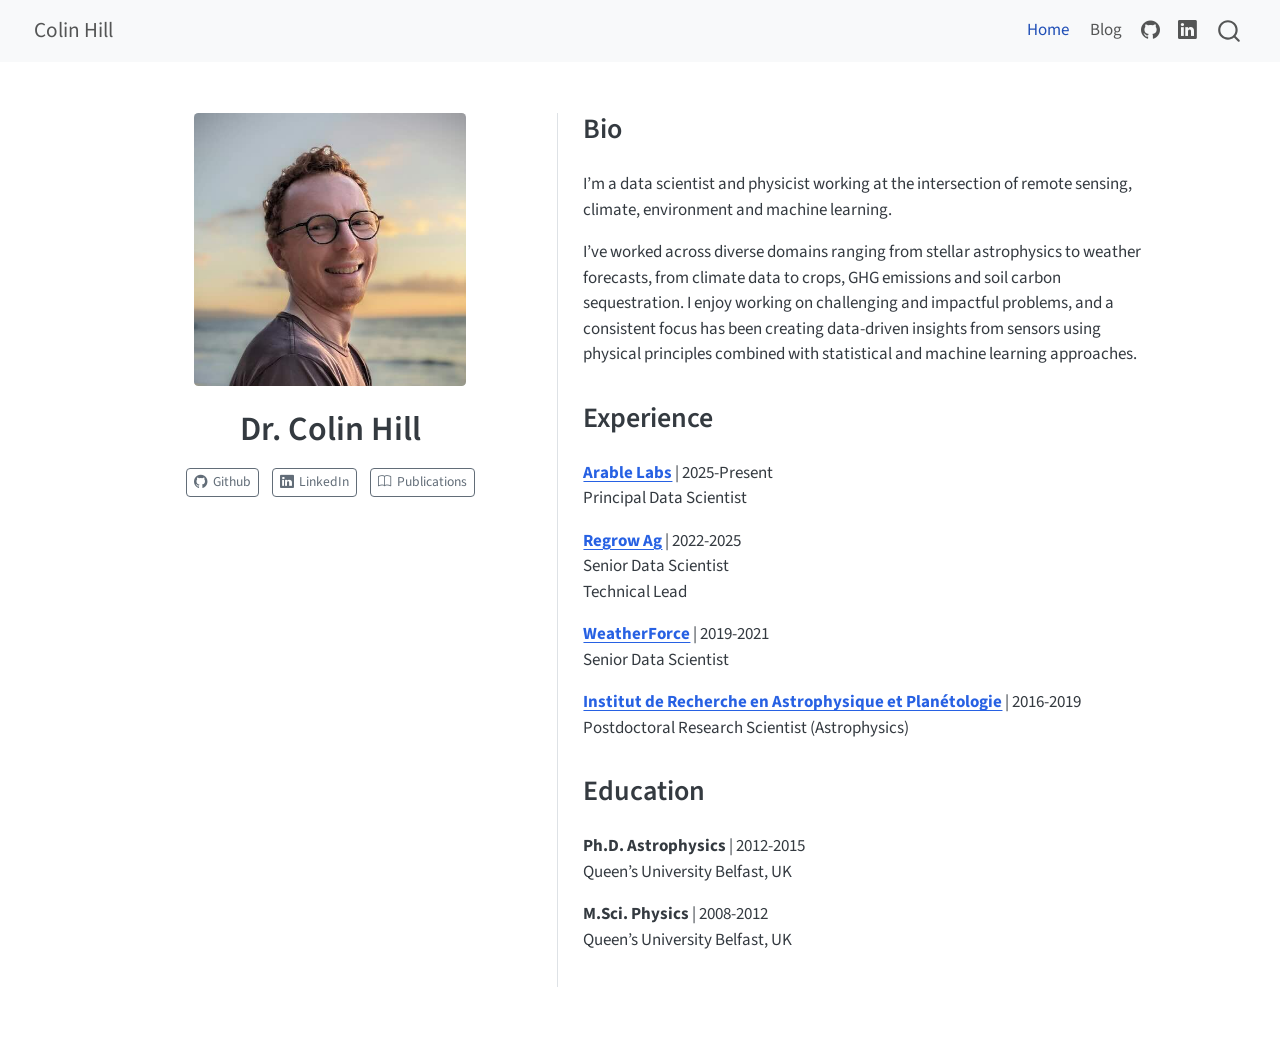
==== commit 4c957a3f: "Built site for gh-pages" ====
--- a/index.html
+++ b/index.html
@@ -2,12 +2,12 @@
 <html xmlns="http://www.w3.org/1999/xhtml" lang="en" xml:lang="en"><head>
 
 <meta charset="utf-8">
-<meta name="generator" content="quarto-1.5.57">
+<meta name="generator" content="quarto-1.8.24">
 
 <meta name="viewport" content="width=device-width, initial-scale=1.0, user-scalable=yes">
 
 
-<title>Blog – Colin Hill</title>
+<title>Dr.&nbsp;Colin Hill – Colin Hill</title>
 <style>
 code{white-space: pre-wrap;}
 span.smallcaps{font-variant: small-caps;}
@@ -31,17 +31,16 @@
 <script src="site_libs/quarto-search/quarto-search.js"></script>
 <meta name="quarto:offset" content="./">
 <link href="./favicon.ico" rel="icon">
-<script src="site_libs/quarto-listing/list.min.js"></script>
-<script src="site_libs/quarto-listing/quarto-listing.js"></script>
-<script src="site_libs/quarto-html/quarto.js"></script>
+<script src="site_libs/quarto-html/quarto.js" type="module"></script>
+<script src="site_libs/quarto-html/tabsets/tabsets.js" type="module"></script>
+<script src="site_libs/quarto-html/axe/axe-check.js" type="module"></script>
 <script src="site_libs/quarto-html/popper.min.js"></script>
 <script src="site_libs/quarto-html/tippy.umd.min.js"></script>
-<script src="site_libs/quarto-html/anchor.min.js"></script>
 <link href="site_libs/quarto-html/tippy.css" rel="stylesheet">
-<link href="site_libs/quarto-html/quarto-syntax-highlighting.css" rel="stylesheet" id="quarto-text-highlighting-styles">
+<link href="site_libs/quarto-html/quarto-syntax-highlighting-dc55a5b9e770e841cd82e46aadbfb9b0.css" rel="stylesheet" id="quarto-text-highlighting-styles">
 <script src="site_libs/bootstrap/bootstrap.min.js"></script>
 <link href="site_libs/bootstrap/bootstrap-icons.css" rel="stylesheet">
-<link href="site_libs/bootstrap/bootstrap.min.css" rel="stylesheet" id="quarto-bootstrap" data-mode="light">
+<link href="site_libs/bootstrap/bootstrap-e1a110b81e12a3e7f33e2fb0aba26ccc.min.css" rel="stylesheet" append-hash="true" id="quarto-bootstrap" data-mode="light">
 <script id="quarto-search-options" type="application/json">{
   "location": "navbar",
   "copy-button": false,
@@ -69,35 +68,6 @@
     "search-label": "Search"
   }
 }</script>
-<script>
-
-  window.document.addEventListener("DOMContentLoaded", function (_event) {
-    const listingTargetEl = window.document.querySelector('#listing-listing .list');
-    if (!listingTargetEl) {
-      // No listing discovered, do not attach.
-      return; 
-    }
-
-    const options = {
-      valueNames: ['listing-description','listing-image','listing-date','listing-title','listing-author','listing-reading-time','listing-categories',{ data: ['index'] },{ data: ['categories'] },{ data: ['listing-date-sort'] },{ data: ['listing-file-modified-sort'] }],
-      
-      searchColumns: ["listing-date","listing-title","listing-author","listing-image","listing-description","listing-categories"],
-    };
-
-    window['quarto-listings'] = window['quarto-listings'] || {};
-    window['quarto-listings']['listing-listing'] = new List('listing-listing', options);
-
-    if (window['quarto-listing-loaded']) {
-      window['quarto-listing-loaded']();
-    }
-  });
-
-  window.addEventListener('hashchange',() => {
-    if (window['quarto-listing-loaded']) {
-      window['quarto-listing-loaded']();
-    }
-  })
-  </script>
 <script async="" src="https://www.googletagmanager.com/gtag/js?id=G-838Z23X56N"></script>
 
 <script type="text/javascript">
@@ -108,46 +78,19 @@
 gtag('config', 'G-838Z23X56N', { 'anonymize_ip': true});
 </script>
 
-  <script src="https://cdnjs.cloudflare.com/polyfill/v3/polyfill.min.js?features=es6"></script>
-  <script src="https://cdn.jsdelivr.net/npm/mathjax@3/es5/tex-chtml-full.js" type="text/javascript"></script>
-
-<script type="text/javascript">
-const typesetMath = (el) => {
-  if (window.MathJax) {
-    // MathJax Typeset
-    window.MathJax.typeset([el]);
-  } else if (window.katex) {
-    // KaTeX Render
-    var mathElements = el.getElementsByClassName("math");
-    var macros = [];
-    for (var i = 0; i < mathElements.length; i++) {
-      var texText = mathElements[i].firstChild;
-      if (mathElements[i].tagName == "SPAN") {
-        window.katex.render(texText.data, mathElements[i], {
-          displayMode: mathElements[i].classList.contains('display'),
-          throwOnError: false,
-          macros: macros,
-          fleqn: false
-        });
-      }
-    }
-  }
-}
-window.Quarto = {
-  typesetMath
-};
-</script>
 
 <link rel="stylesheet" href="styles.css">
 </head>
 
-<body class="nav-fixed">
+<body class="nav-fixed fullcontent quarto-light">
 
 <div id="quarto-search-results"></div>
-  <header id="quarto-header" class="headroom fixed-top quarto-banner">
+  <header id="quarto-header" class="headroom fixed-top">
     <nav class="navbar navbar-expand-lg " data-bs-theme="dark">
       <div class="navbar-container container-fluid">
       <div class="navbar-brand-container mx-auto">
+    <a href="./index.html" class="navbar-brand navbar-brand-logo">
+    </a>
     <a class="navbar-brand" href="./index.html">
     <span class="navbar-title">Colin Hill</span>
     </a>
@@ -163,8 +106,8 @@
 <span class="menu-text">Home</span></a>
   </li>  
   <li class="nav-item">
-    <a class="nav-link" href="./about/about.html"> 
-<span class="menu-text">About</span></a>
+    <a class="nav-link" href="./blog.html"> 
+<span class="menu-text">Blog</span></a>
   </li>  
   <li class="nav-item compact">
     <a class="nav-link" href="https://github.com/colinahill/"> <i class="bi bi-github" role="img">
@@ -184,364 +127,298 @@
     </nav>
 </header>
 <!-- content -->
-<header id="title-block-header" class="quarto-title-block default page-columns page-full">
-  <div class="quarto-title-banner page-columns page-full">
-    <div class="quarto-title column-page-left">
-      <h1 class="title">Blog</h1>
-                      </div>
-  </div>
-    
-  
-  <div class="quarto-title-meta column-page-left">
-
-      
-    
-      
-    </div>
-    
-  
-  </header><div id="quarto-content" class="quarto-container page-columns page-rows-contents page-layout-full page-navbar">
+<div id="quarto-content" class="quarto-container page-columns page-rows-contents page-layout-article page-navbar">
 <!-- sidebar -->
 <!-- margin-sidebar -->
-    <div id="quarto-margin-sidebar" class="sidebar margin-sidebar">
-        
-    <h5 class="quarto-listing-category-title">Categories</h5><div class="quarto-listing-category category-default"><div class="category" data-category="">All <span class="quarto-category-count">(2)</span></div><div class="category" data-category="DEM">DEM <span class="quarto-category-count">(1)</span></div><div class="category" data-category="GeoPandas">GeoPandas <span class="quarto-category-count">(1)</span></div><div class="category" data-category="Python">Python <span class="quarto-category-count">(1)</span></div><div class="category" data-category="Visualization">Visualization <span class="quarto-category-count">(1)</span></div><div class="category" data-category="Xarray">Xarray <span class="quarto-category-count">(1)</span></div><div class="category" data-category="news">news <span class="quarto-category-count">(1)</span></div></div></div>
+    
 <!-- main -->
-<main class="content quarto-banner-title-block column-page-left" id="quarto-document-content">
-
-
-
-
-
-
-
-
-
-<div class="quarto-listing quarto-listing-container-default" id="listing-listing">
-<div class="list quarto-listing-default">
-<div class="quarto-post image-right" data-index="0" data-categories="Visualization,DEM,Xarray,GeoPandas,Python" data-listing-date-sort="1730617200000" data-listing-file-modified-sort="1730921286286" data-listing-date-modified-sort="NaN" data-listing-reading-time-sort="2" data-listing-word-count-sort="357">
-<div class="thumbnail">
-<p><a href="./posts/relative_elevation_model/index.html" class="no-external"></a></p><a href="./posts/relative_elevation_model/index.html" class="no-external">
-<p class="card-img-top"><img src="posts/relative_elevation_model/index_files/figure-html/cell-20-output-1.png"  class="thumbnail-image card-img"/></p>
-</a><p><a href="./posts/relative_elevation_model/index.html" class="no-external"></a></p>
+<div class="quarto-about-trestles">
+  <div class="about-entity">
+    <img src="about/profile.jpg" class="about-image
+  rounded " style="width: 16em;">
+<header id="title-block-header" class="quarto-title-block default">
+<div class="quarto-title">
+<h1 class="title">Dr.&nbsp;Colin Hill</h1>
 </div>
-<div class="body">
-<h3 class="no-anchor listing-title">
-<a href="./posts/relative_elevation_model/index.html" class="no-external">A River’s History Visualized</a>
-</h3>
-<div class="listing-subtitle">
-<a href="./posts/relative_elevation_model/index.html" class="no-external"></a>
+<div class="quarto-title-meta">
+  </div>
+</header>
+    <div class="about-links">
+  <a href="https://github.com/colinahill/" class="about-link" rel="" target="">
+    <i class="bi bi-github"></i>
+     <span class="about-link-text">Github</span>
+  </a>
+  <a href="https://www.linkedin.com/in/colinahill/" class="about-link" rel="" target="">
+    <i class="bi bi-linkedin"></i>
+     <span class="about-link-text">LinkedIn</span>
+  </a>
+  <a href="https://scholar.google.com/citations?hl=en&amp;user=HTxD9ZEAAAAJ&amp;view_op=list_works&amp;gmla=ALUCkoWnkbn-iQsxnAJO_7hHcRoPUfoekBEX8ldWBjeAL6eB0RV2v1XSrfvN0CafvK78x-pQ9TzQGlHVbrhqiYGx" class="about-link" rel="" target="">
+    <i class="bi bi-book"></i>
+     <span class="about-link-text">Publications</span>
+  </a>
 </div>
-<div class="listing-categories">
-<div class="listing-category" onclick="window.quartoListingCategory('Visualization'); return false;">
-Visualization
+  </div>
+  <div class="about-contents"><main class="content" id="quarto-document-content">
+<section id="bio" class="level2">
+<h2 data-anchor-id="bio">Bio</h2>
+<p>I’m a data scientist and physicist working at the intersection of remote sensing, climate, environment and machine learning.</p>
+<p>I’ve worked across diverse domains ranging from stellar astrophysics to weather forecasts, from climate data to crops, GHG emissions and soil carbon sequestration. I enjoy working on challenging and impactful problems, and a consistent focus has been creating data-driven insights from sensors using physical principles combined with statistical and machine learning approaches.</p>
+</section>
+<section id="experience" class="level2">
+<h2 data-anchor-id="experience">Experience</h2>
+<p><a href="https://www.linkedin.com/company/arable-labs-inc./"><strong>Arable Labs</strong></a> | 2025-Present<br>
+Principal Data Scientist</p>
+<p><a href="https://www.linkedin.com/company/regrowag/"><strong>Regrow Ag</strong></a> | 2022-2025<br>
+Senior Data Scientist<br>
+Technical Lead</p>
+<p><a href="https://www.linkedin.com/company/weatherforce/"><strong>WeatherForce</strong></a> | 2019-2021<br>
+Senior Data Scientist</p>
+<p><a href="https://www.irap.omp.eu/en/homepage-en"><strong>Institut de Recherche en Astrophysique et Planétologie</strong></a> | 2016-2019<br>
+Postdoctoral Research Scientist (Astrophysics)</p>
+</section>
+<section id="education" class="level2">
+<h2 data-anchor-id="education">Education</h2>
+<p><strong>Ph.D.&nbsp;Astrophysics</strong> | 2012-2015<br>
+Queen’s University Belfast, UK</p>
+<p><strong>M.Sci. Physics</strong> | 2008-2012<br>
+Queen’s University Belfast, UK</p>
+
+
+</section>
+</main></div>
 </div>
-<div class="listing-category" onclick="window.quartoListingCategory('DEM'); return false;">
-DEM
-</div>
-<div class="listing-category" onclick="window.quartoListingCategory('Xarray'); return false;">
-Xarray
-</div>
-<div class="listing-category" onclick="window.quartoListingCategory('GeoPandas'); return false;">
-GeoPandas
-</div>
-<div class="listing-category" onclick="window.quartoListingCategory('Python'); return false;">
-Python
-</div>
-</div>
-<div class="listing-description">
-<a href="./posts/relative_elevation_model/index.html" class="no-external">Visualizing the meanderings of the Snake River in Grand Teton National Park using a relative elevation model</a>
-</div>
-</div>
-<div class="metadata">
-<a href="./posts/relative_elevation_model/index.html" class="no-external">
-<div class="listing-date">
-Nov 3, 2024
-</div>
-<div class="listing-author">
-Colin Hill
-</div>
-<div class="listing-reading-time">
-2 min
-</div>
-</a>
-</div>
-</div>
-<div class="quarto-post image-right" data-index="1" data-categories="news" data-listing-date-sort="1727852400000" data-listing-file-modified-sort="1727905126935" data-listing-date-modified-sort="NaN" data-listing-reading-time-sort="1" data-listing-word-count-sort="100">
-<div class="thumbnail">
-<p><a href="./posts/welcome/index.html" class="no-external"></a></p><a href="./posts/welcome/index.html" class="no-external">
-<p><img loading="lazy" src="https://upload.wikimedia.org/wikipedia/commons/6/6e/YukonDelta_ASTER_2002may26.jpg" class="thumbnail-image"></p>
-</a><p><a href="./posts/welcome/index.html" class="no-external"></a></p>
-</div>
-<div class="body">
-<h3 class="no-anchor listing-title">
-<a href="./posts/welcome/index.html" class="no-external">Welcome</a>
-</h3>
-<div class="listing-subtitle">
-<a href="./posts/welcome/index.html" class="no-external"></a>
-</div>
-<div class="listing-categories">
-<div class="listing-category" onclick="window.quartoListingCategory('news'); return false;">
-news
-</div>
-</div>
-<div class="listing-description">
-<a href="./posts/welcome/index.html" class="no-external">Welcome my blog. This will be a space to jot down ideas, experiments, and things I find interesting. I love having a nice visualization to go along with code and analysis…</a>
-</div>
-</div>
-<div class="metadata">
-<a href="./posts/welcome/index.html" class="no-external">
-<div class="listing-date">
-Oct 2, 2024
-</div>
-<div class="listing-author">
-Colin Hill
-</div>
-<div class="listing-reading-time">
-1 min
-</div>
-</a>
-</div>
-</div>
-</div>
-<div class="listing-no-matching d-none">
-No matching items
-</div>
-</div></main> <!-- /main -->
+ <!-- /main -->
 <script id="quarto-html-after-body" type="application/javascript">
-window.document.addEventListener("DOMContentLoaded", function (event) {
-  const toggleBodyColorMode = (bsSheetEl) => {
-    const mode = bsSheetEl.getAttribute("data-mode");
-    const bodyEl = window.document.querySelector("body");
-    if (mode === "dark") {
-      bodyEl.classList.add("quarto-dark");
-      bodyEl.classList.remove("quarto-light");
-    } else {
-      bodyEl.classList.add("quarto-light");
-      bodyEl.classList.remove("quarto-dark");
-    }
-  }
-  const toggleBodyColorPrimary = () => {
-    const bsSheetEl = window.document.querySelector("link#quarto-bootstrap");
-    if (bsSheetEl) {
-      toggleBodyColorMode(bsSheetEl);
-    }
-  }
-  toggleBodyColorPrimary();  
-  const icon = "";
-  const anchorJS = new window.AnchorJS();
-  anchorJS.options = {
-    placement: 'right',
-    icon: icon
-  };
-  anchorJS.add('.anchored');
-  const isCodeAnnotation = (el) => {
-    for (const clz of el.classList) {
-      if (clz.startsWith('code-annotation-')) {                     
-        return true;
-      }
-    }
-    return false;
-  }
-  const onCopySuccess = function(e) {
-    // button target
-    const button = e.trigger;
-    // don't keep focus
-    button.blur();
-    // flash "checked"
-    button.classList.add('code-copy-button-checked');
-    var currentTitle = button.getAttribute("title");
-    button.setAttribute("title", "Copied!");
-    let tooltip;
-    if (window.bootstrap) {
-      button.setAttribute("data-bs-toggle", "tooltip");
-      button.setAttribute("data-bs-placement", "left");
-      button.setAttribute("data-bs-title", "Copied!");
-      tooltip = new bootstrap.Tooltip(button, 
-        { trigger: "manual", 
-          customClass: "code-copy-button-tooltip",
-          offset: [0, -8]});
-      tooltip.show();    
-    }
-    setTimeout(function() {
-      if (tooltip) {
-        tooltip.hide();
-        button.removeAttribute("data-bs-title");
-        button.removeAttribute("data-bs-toggle");
-        button.removeAttribute("data-bs-placement");
-      }
-      button.setAttribute("title", currentTitle);
-      button.classList.remove('code-copy-button-checked');
-    }, 1000);
-    // clear code selection
-    e.clearSelection();
-  }
-  const getTextToCopy = function(trigger) {
-      const codeEl = trigger.previousElementSibling.cloneNode(true);
+  window.document.addEventListener("DOMContentLoaded", function (event) {
+    const isCodeAnnotation = (el) => {
+      for (const clz of el.classList) {
+        if (clz.startsWith('code-annotation-')) {                     
+          return true;
+        }
+      }
+      return false;
+    }
+    const onCopySuccess = function(e) {
+      // button target
+      const button = e.trigger;
+      // don't keep focus
+      button.blur();
+      // flash "checked"
+      button.classList.add('code-copy-button-checked');
+      var currentTitle = button.getAttribute("title");
+      button.setAttribute("title", "Copied!");
+      let tooltip;
+      if (window.bootstrap) {
+        button.setAttribute("data-bs-toggle", "tooltip");
+        button.setAttribute("data-bs-placement", "left");
+        button.setAttribute("data-bs-title", "Copied!");
+        tooltip = new bootstrap.Tooltip(button, 
+          { trigger: "manual", 
+            customClass: "code-copy-button-tooltip",
+            offset: [0, -8]});
+        tooltip.show();    
+      }
+      setTimeout(function() {
+        if (tooltip) {
+          tooltip.hide();
+          button.removeAttribute("data-bs-title");
+          button.removeAttribute("data-bs-toggle");
+          button.removeAttribute("data-bs-placement");
+        }
+        button.setAttribute("title", currentTitle);
+        button.classList.remove('code-copy-button-checked');
+      }, 1000);
+      // clear code selection
+      e.clearSelection();
+    }
+    const getTextToCopy = function(trigger) {
+      const outerScaffold = trigger.parentElement.cloneNode(true);
+      const codeEl = outerScaffold.querySelector('code');
       for (const childEl of codeEl.children) {
         if (isCodeAnnotation(childEl)) {
           childEl.remove();
         }
       }
       return codeEl.innerText;
-  }
-  const clipboard = new window.ClipboardJS('.code-copy-button:not([data-in-quarto-modal])', {
-    text: getTextToCopy
-  });
-  clipboard.on('success', onCopySuccess);
-  if (window.document.getElementById('quarto-embedded-source-code-modal')) {
-    // For code content inside modals, clipBoardJS needs to be initialized with a container option
-    // TODO: Check when it could be a function (https://github.com/zenorocha/clipboard.js/issues/860)
-    const clipboardModal = new window.ClipboardJS('.code-copy-button[data-in-quarto-modal]', {
-      text: getTextToCopy,
-      container: window.document.getElementById('quarto-embedded-source-code-modal')
+    }
+    const clipboard = new window.ClipboardJS('.code-copy-button:not([data-in-quarto-modal])', {
+      text: getTextToCopy
     });
-    clipboardModal.on('success', onCopySuccess);
-  }
-    var localhostRegex = new RegExp(/^(?:http|https):\/\/localhost\:?[0-9]*\//);
-    var mailtoRegex = new RegExp(/^mailto:/);
-      var filterRegex = new RegExp("https:\/\/colinahill\.com\/");
-    var isInternal = (href) => {
-        return filterRegex.test(href) || localhostRegex.test(href) || mailtoRegex.test(href);
-    }
-    // Inspect non-navigation links and adorn them if external
- 	var links = window.document.querySelectorAll('a[href]:not(.nav-link):not(.navbar-brand):not(.toc-action):not(.sidebar-link):not(.sidebar-item-toggle):not(.pagination-link):not(.no-external):not([aria-hidden]):not(.dropdown-item):not(.quarto-navigation-tool):not(.about-link)');
-    for (var i=0; i<links.length; i++) {
-      const link = links[i];
-      if (!isInternal(link.href)) {
-        // undo the damage that might have been done by quarto-nav.js in the case of
-        // links that we want to consider external
-        if (link.dataset.originalHref !== undefined) {
-          link.href = link.dataset.originalHref;
-        }
-      }
-    }
-  function tippyHover(el, contentFn, onTriggerFn, onUntriggerFn) {
-    const config = {
-      allowHTML: true,
-      maxWidth: 500,
-      delay: 100,
-      arrow: false,
-      appendTo: function(el) {
-          return el.parentElement;
-      },
-      interactive: true,
-      interactiveBorder: 10,
-      theme: 'quarto',
-      placement: 'bottom-start',
-    };
-    if (contentFn) {
-      config.content = contentFn;
-    }
-    if (onTriggerFn) {
-      config.onTrigger = onTriggerFn;
-    }
-    if (onUntriggerFn) {
-      config.onUntrigger = onUntriggerFn;
-    }
-    window.tippy(el, config); 
-  }
-  const noterefs = window.document.querySelectorAll('a[role="doc-noteref"]');
-  for (var i=0; i<noterefs.length; i++) {
-    const ref = noterefs[i];
-    tippyHover(ref, function() {
-      // use id or data attribute instead here
-      let href = ref.getAttribute('data-footnote-href') || ref.getAttribute('href');
-      try { href = new URL(href).hash; } catch {}
-      const id = href.replace(/^#\/?/, "");
-      const note = window.document.getElementById(id);
-      if (note) {
-        return note.innerHTML;
+    clipboard.on('success', onCopySuccess);
+    if (window.document.getElementById('quarto-embedded-source-code-modal')) {
+      const clipboardModal = new window.ClipboardJS('.code-copy-button[data-in-quarto-modal]', {
+        text: getTextToCopy,
+        container: window.document.getElementById('quarto-embedded-source-code-modal')
+      });
+      clipboardModal.on('success', onCopySuccess);
+    }
+      var localhostRegex = new RegExp(/^(?:http|https):\/\/localhost\:?[0-9]*\//);
+      var mailtoRegex = new RegExp(/^mailto:/);
+        var filterRegex = new RegExp("https:\/\/colinahill\.com\/");
+      var isInternal = (href) => {
+          return filterRegex.test(href) || localhostRegex.test(href) || mailtoRegex.test(href);
+      }
+      // Inspect non-navigation links and adorn them if external
+     var links = window.document.querySelectorAll('a[href]:not(.nav-link):not(.navbar-brand):not(.toc-action):not(.sidebar-link):not(.sidebar-item-toggle):not(.pagination-link):not(.no-external):not([aria-hidden]):not(.dropdown-item):not(.quarto-navigation-tool):not(.about-link)');
+      for (var i=0; i<links.length; i++) {
+        const link = links[i];
+        if (!isInternal(link.href)) {
+          // undo the damage that might have been done by quarto-nav.js in the case of
+          // links that we want to consider external
+          if (link.dataset.originalHref !== undefined) {
+            link.href = link.dataset.originalHref;
+          }
+        }
+      }
+    function tippyHover(el, contentFn, onTriggerFn, onUntriggerFn) {
+      const config = {
+        allowHTML: true,
+        maxWidth: 500,
+        delay: 100,
+        arrow: false,
+        appendTo: function(el) {
+            return el.parentElement;
+        },
+        interactive: true,
+        interactiveBorder: 10,
+        theme: 'quarto',
+        placement: 'bottom-start',
+      };
+      if (contentFn) {
+        config.content = contentFn;
+      }
+      if (onTriggerFn) {
+        config.onTrigger = onTriggerFn;
+      }
+      if (onUntriggerFn) {
+        config.onUntrigger = onUntriggerFn;
+      }
+      window.tippy(el, config); 
+    }
+    const noterefs = window.document.querySelectorAll('a[role="doc-noteref"]');
+    for (var i=0; i<noterefs.length; i++) {
+      const ref = noterefs[i];
+      tippyHover(ref, function() {
+        // use id or data attribute instead here
+        let href = ref.getAttribute('data-footnote-href') || ref.getAttribute('href');
+        try { href = new URL(href).hash; } catch {}
+        const id = href.replace(/^#\/?/, "");
+        const note = window.document.getElementById(id);
+        if (note) {
+          return note.innerHTML;
+        } else {
+          return "";
+        }
+      });
+    }
+    const xrefs = window.document.querySelectorAll('a.quarto-xref');
+    const processXRef = (id, note) => {
+      // Strip column container classes
+      const stripColumnClz = (el) => {
+        el.classList.remove("page-full", "page-columns");
+        if (el.children) {
+          for (const child of el.children) {
+            stripColumnClz(child);
+          }
+        }
+      }
+      stripColumnClz(note)
+      if (id === null || id.startsWith('sec-')) {
+        // Special case sections, only their first couple elements
+        const container = document.createElement("div");
+        if (note.children && note.children.length > 2) {
+          container.appendChild(note.children[0].cloneNode(true));
+          for (let i = 1; i < note.children.length; i++) {
+            const child = note.children[i];
+            if (child.tagName === "P" && child.innerText === "") {
+              continue;
+            } else {
+              container.appendChild(child.cloneNode(true));
+              break;
+            }
+          }
+          if (window.Quarto?.typesetMath) {
+            window.Quarto.typesetMath(container);
+          }
+          return container.innerHTML
+        } else {
+          if (window.Quarto?.typesetMath) {
+            window.Quarto.typesetMath(note);
+          }
+          return note.innerHTML;
+        }
       } else {
-        return "";
-      }
-    });
-  }
-  const xrefs = window.document.querySelectorAll('a.quarto-xref');
-  const processXRef = (id, note) => {
-    // Strip column container classes
-    const stripColumnClz = (el) => {
-      el.classList.remove("page-full", "page-columns");
-      if (el.children) {
-        for (const child of el.children) {
-          stripColumnClz(child);
-        }
-      }
-    }
-    stripColumnClz(note)
-    if (id === null || id.startsWith('sec-')) {
-      // Special case sections, only their first couple elements
-      const container = document.createElement("div");
-      if (note.children && note.children.length > 2) {
-        container.appendChild(note.children[0].cloneNode(true));
-        for (let i = 1; i < note.children.length; i++) {
-          const child = note.children[i];
-          if (child.tagName === "P" && child.innerText === "") {
-            continue;
-          } else {
-            container.appendChild(child.cloneNode(true));
-            break;
-          }
-        }
-        if (window.Quarto?.typesetMath) {
-          window.Quarto.typesetMath(container);
-        }
-        return container.innerHTML
-      } else {
+        // Remove any anchor links if they are present
+        const anchorLink = note.querySelector('a.anchorjs-link');
+        if (anchorLink) {
+          anchorLink.remove();
+        }
         if (window.Quarto?.typesetMath) {
           window.Quarto.typesetMath(note);
         }
-        return note.innerHTML;
-      }
-    } else {
-      // Remove any anchor links if they are present
-      const anchorLink = note.querySelector('a.anchorjs-link');
-      if (anchorLink) {
-        anchorLink.remove();
-      }
-      if (window.Quarto?.typesetMath) {
-        window.Quarto.typesetMath(note);
-      }
-      // TODO in 1.5, we should make sure this works without a callout special case
-      if (note.classList.contains("callout")) {
-        return note.outerHTML;
-      } else {
-        return note.innerHTML;
-      }
-    }
-  }
-  for (var i=0; i<xrefs.length; i++) {
-    const xref = xrefs[i];
-    tippyHover(xref, undefined, function(instance) {
-      instance.disable();
-      let url = xref.getAttribute('href');
-      let hash = undefined; 
-      if (url.startsWith('#')) {
-        hash = url;
-      } else {
-        try { hash = new URL(url).hash; } catch {}
-      }
-      if (hash) {
-        const id = hash.replace(/^#\/?/, "");
-        const note = window.document.getElementById(id);
-        if (note !== null) {
-          try {
-            const html = processXRef(id, note.cloneNode(true));
-            instance.setContent(html);
-          } finally {
-            instance.enable();
-            instance.show();
-          }
+        if (note.classList.contains("callout")) {
+          return note.outerHTML;
         } else {
-          // See if we can fetch this
-          fetch(url.split('#')[0])
+          return note.innerHTML;
+        }
+      }
+    }
+    for (var i=0; i<xrefs.length; i++) {
+      const xref = xrefs[i];
+      tippyHover(xref, undefined, function(instance) {
+        instance.disable();
+        let url = xref.getAttribute('href');
+        let hash = undefined; 
+        if (url.startsWith('#')) {
+          hash = url;
+        } else {
+          try { hash = new URL(url).hash; } catch {}
+        }
+        if (hash) {
+          const id = hash.replace(/^#\/?/, "");
+          const note = window.document.getElementById(id);
+          if (note !== null) {
+            try {
+              const html = processXRef(id, note.cloneNode(true));
+              instance.setContent(html);
+            } finally {
+              instance.enable();
+              instance.show();
+            }
+          } else {
+            // See if we can fetch this
+            fetch(url.split('#')[0])
+            .then(res => res.text())
+            .then(html => {
+              const parser = new DOMParser();
+              const htmlDoc = parser.parseFromString(html, "text/html");
+              const note = htmlDoc.getElementById(id);
+              if (note !== null) {
+                const html = processXRef(id, note);
+                instance.setContent(html);
+              } 
+            }).finally(() => {
+              instance.enable();
+              instance.show();
+            });
+          }
+        } else {
+          // See if we can fetch a full url (with no hash to target)
+          // This is a special case and we should probably do some content thinning / targeting
+          fetch(url)
           .then(res => res.text())
           .then(html => {
             const parser = new DOMParser();
             const htmlDoc = parser.parseFromString(html, "text/html");
-            const note = htmlDoc.getElementById(id);
+            const note = htmlDoc.querySelector('main.content');
             if (note !== null) {
-              const html = processXRef(id, note);
+              // This should only happen for chapter cross references
+              // (since there is no id in the URL)
+              // remove the first header
+              if (note.children.length > 0 && note.children[0].tagName === "HEADER") {
+                note.children[0].remove();
+              }
+              const html = processXRef(null, note);
               instance.setContent(html);
             } 
           }).finally(() => {
@@ -549,185 +426,161 @@
             instance.show();
           });
         }
+      }, function(instance) {
+      });
+    }
+        let selectedAnnoteEl;
+        const selectorForAnnotation = ( cell, annotation) => {
+          let cellAttr = 'data-code-cell="' + cell + '"';
+          let lineAttr = 'data-code-annotation="' +  annotation + '"';
+          const selector = 'span[' + cellAttr + '][' + lineAttr + ']';
+          return selector;
+        }
+        const selectCodeLines = (annoteEl) => {
+          const doc = window.document;
+          const targetCell = annoteEl.getAttribute("data-target-cell");
+          const targetAnnotation = annoteEl.getAttribute("data-target-annotation");
+          const annoteSpan = window.document.querySelector(selectorForAnnotation(targetCell, targetAnnotation));
+          const lines = annoteSpan.getAttribute("data-code-lines").split(",");
+          const lineIds = lines.map((line) => {
+            return targetCell + "-" + line;
+          })
+          let top = null;
+          let height = null;
+          let parent = null;
+          if (lineIds.length > 0) {
+              //compute the position of the single el (top and bottom and make a div)
+              const el = window.document.getElementById(lineIds[0]);
+              top = el.offsetTop;
+              height = el.offsetHeight;
+              parent = el.parentElement.parentElement;
+            if (lineIds.length > 1) {
+              const lastEl = window.document.getElementById(lineIds[lineIds.length - 1]);
+              const bottom = lastEl.offsetTop + lastEl.offsetHeight;
+              height = bottom - top;
+            }
+            if (top !== null && height !== null && parent !== null) {
+              // cook up a div (if necessary) and position it 
+              let div = window.document.getElementById("code-annotation-line-highlight");
+              if (div === null) {
+                div = window.document.createElement("div");
+                div.setAttribute("id", "code-annotation-line-highlight");
+                div.style.position = 'absolute';
+                parent.appendChild(div);
+              }
+              div.style.top = top - 2 + "px";
+              div.style.height = height + 4 + "px";
+              div.style.left = 0;
+              let gutterDiv = window.document.getElementById("code-annotation-line-highlight-gutter");
+              if (gutterDiv === null) {
+                gutterDiv = window.document.createElement("div");
+                gutterDiv.setAttribute("id", "code-annotation-line-highlight-gutter");
+                gutterDiv.style.position = 'absolute';
+                const codeCell = window.document.getElementById(targetCell);
+                const gutter = codeCell.querySelector('.code-annotation-gutter');
+                gutter.appendChild(gutterDiv);
+              }
+              gutterDiv.style.top = top - 2 + "px";
+              gutterDiv.style.height = height + 4 + "px";
+            }
+            selectedAnnoteEl = annoteEl;
+          }
+        };
+        const unselectCodeLines = () => {
+          const elementsIds = ["code-annotation-line-highlight", "code-annotation-line-highlight-gutter"];
+          elementsIds.forEach((elId) => {
+            const div = window.document.getElementById(elId);
+            if (div) {
+              div.remove();
+            }
+          });
+          selectedAnnoteEl = undefined;
+        };
+          // Handle positioning of the toggle
+      window.addEventListener(
+        "resize",
+        throttle(() => {
+          elRect = undefined;
+          if (selectedAnnoteEl) {
+            selectCodeLines(selectedAnnoteEl);
+          }
+        }, 10)
+      );
+      function throttle(fn, ms) {
+      let throttle = false;
+      let timer;
+        return (...args) => {
+          if(!throttle) { // first call gets through
+              fn.apply(this, args);
+              throttle = true;
+          } else { // all the others get throttled
+              if(timer) clearTimeout(timer); // cancel #2
+              timer = setTimeout(() => {
+                fn.apply(this, args);
+                timer = throttle = false;
+              }, ms);
+          }
+        };
+      }
+        // Attach click handler to the DT
+        const annoteDls = window.document.querySelectorAll('dt[data-target-cell]');
+        for (const annoteDlNode of annoteDls) {
+          annoteDlNode.addEventListener('click', (event) => {
+            const clickedEl = event.target;
+            if (clickedEl !== selectedAnnoteEl) {
+              unselectCodeLines();
+              const activeEl = window.document.querySelector('dt[data-target-cell].code-annotation-active');
+              if (activeEl) {
+                activeEl.classList.remove('code-annotation-active');
+              }
+              selectCodeLines(clickedEl);
+              clickedEl.classList.add('code-annotation-active');
+            } else {
+              // Unselect the line
+              unselectCodeLines();
+              clickedEl.classList.remove('code-annotation-active');
+            }
+          });
+        }
+    const findCites = (el) => {
+      const parentEl = el.parentElement;
+      if (parentEl) {
+        const cites = parentEl.dataset.cites;
+        if (cites) {
+          return {
+            el,
+            cites: cites.split(' ')
+          };
+        } else {
+          return findCites(el.parentElement)
+        }
       } else {
-        // See if we can fetch a full url (with no hash to target)
-        // This is a special case and we should probably do some content thinning / targeting
-        fetch(url)
-        .then(res => res.text())
-        .then(html => {
-          const parser = new DOMParser();
-          const htmlDoc = parser.parseFromString(html, "text/html");
-          const note = htmlDoc.querySelector('main.content');
-          if (note !== null) {
-            // This should only happen for chapter cross references
-            // (since there is no id in the URL)
-            // remove the first header
-            if (note.children.length > 0 && note.children[0].tagName === "HEADER") {
-              note.children[0].remove();
-            }
-            const html = processXRef(null, note);
-            instance.setContent(html);
-          } 
-        }).finally(() => {
-          instance.enable();
-          instance.show();
+        return undefined;
+      }
+    };
+    var bibliorefs = window.document.querySelectorAll('a[role="doc-biblioref"]');
+    for (var i=0; i<bibliorefs.length; i++) {
+      const ref = bibliorefs[i];
+      const citeInfo = findCites(ref);
+      if (citeInfo) {
+        tippyHover(citeInfo.el, function() {
+          var popup = window.document.createElement('div');
+          citeInfo.cites.forEach(function(cite) {
+            var citeDiv = window.document.createElement('div');
+            citeDiv.classList.add('hanging-indent');
+            citeDiv.classList.add('csl-entry');
+            var biblioDiv = window.document.getElementById('ref-' + cite);
+            if (biblioDiv) {
+              citeDiv.innerHTML = biblioDiv.innerHTML;
+            }
+            popup.appendChild(citeDiv);
+          });
+          return popup.innerHTML;
         });
       }
-    }, function(instance) {
-    });
-  }
-      let selectedAnnoteEl;
-      const selectorForAnnotation = ( cell, annotation) => {
-        let cellAttr = 'data-code-cell="' + cell + '"';
-        let lineAttr = 'data-code-annotation="' +  annotation + '"';
-        const selector = 'span[' + cellAttr + '][' + lineAttr + ']';
-        return selector;
-      }
-      const selectCodeLines = (annoteEl) => {
-        const doc = window.document;
-        const targetCell = annoteEl.getAttribute("data-target-cell");
-        const targetAnnotation = annoteEl.getAttribute("data-target-annotation");
-        const annoteSpan = window.document.querySelector(selectorForAnnotation(targetCell, targetAnnotation));
-        const lines = annoteSpan.getAttribute("data-code-lines").split(",");
-        const lineIds = lines.map((line) => {
-          return targetCell + "-" + line;
-        })
-        let top = null;
-        let height = null;
-        let parent = null;
-        if (lineIds.length > 0) {
-            //compute the position of the single el (top and bottom and make a div)
-            const el = window.document.getElementById(lineIds[0]);
-            top = el.offsetTop;
-            height = el.offsetHeight;
-            parent = el.parentElement.parentElement;
-          if (lineIds.length > 1) {
-            const lastEl = window.document.getElementById(lineIds[lineIds.length - 1]);
-            const bottom = lastEl.offsetTop + lastEl.offsetHeight;
-            height = bottom - top;
-          }
-          if (top !== null && height !== null && parent !== null) {
-            // cook up a div (if necessary) and position it 
-            let div = window.document.getElementById("code-annotation-line-highlight");
-            if (div === null) {
-              div = window.document.createElement("div");
-              div.setAttribute("id", "code-annotation-line-highlight");
-              div.style.position = 'absolute';
-              parent.appendChild(div);
-            }
-            div.style.top = top - 2 + "px";
-            div.style.height = height + 4 + "px";
-            div.style.left = 0;
-            let gutterDiv = window.document.getElementById("code-annotation-line-highlight-gutter");
-            if (gutterDiv === null) {
-              gutterDiv = window.document.createElement("div");
-              gutterDiv.setAttribute("id", "code-annotation-line-highlight-gutter");
-              gutterDiv.style.position = 'absolute';
-              const codeCell = window.document.getElementById(targetCell);
-              const gutter = codeCell.querySelector('.code-annotation-gutter');
-              gutter.appendChild(gutterDiv);
-            }
-            gutterDiv.style.top = top - 2 + "px";
-            gutterDiv.style.height = height + 4 + "px";
-          }
-          selectedAnnoteEl = annoteEl;
-        }
-      };
-      const unselectCodeLines = () => {
-        const elementsIds = ["code-annotation-line-highlight", "code-annotation-line-highlight-gutter"];
-        elementsIds.forEach((elId) => {
-          const div = window.document.getElementById(elId);
-          if (div) {
-            div.remove();
-          }
-        });
-        selectedAnnoteEl = undefined;
-      };
-        // Handle positioning of the toggle
-    window.addEventListener(
-      "resize",
-      throttle(() => {
-        elRect = undefined;
-        if (selectedAnnoteEl) {
-          selectCodeLines(selectedAnnoteEl);
-        }
-      }, 10)
-    );
-    function throttle(fn, ms) {
-    let throttle = false;
-    let timer;
-      return (...args) => {
-        if(!throttle) { // first call gets through
-            fn.apply(this, args);
-            throttle = true;
-        } else { // all the others get throttled
-            if(timer) clearTimeout(timer); // cancel #2
-            timer = setTimeout(() => {
-              fn.apply(this, args);
-              timer = throttle = false;
-            }, ms);
-        }
-      };
-    }
-      // Attach click handler to the DT
-      const annoteDls = window.document.querySelectorAll('dt[data-target-cell]');
-      for (const annoteDlNode of annoteDls) {
-        annoteDlNode.addEventListener('click', (event) => {
-          const clickedEl = event.target;
-          if (clickedEl !== selectedAnnoteEl) {
-            unselectCodeLines();
-            const activeEl = window.document.querySelector('dt[data-target-cell].code-annotation-active');
-            if (activeEl) {
-              activeEl.classList.remove('code-annotation-active');
-            }
-            selectCodeLines(clickedEl);
-            clickedEl.classList.add('code-annotation-active');
-          } else {
-            // Unselect the line
-            unselectCodeLines();
-            clickedEl.classList.remove('code-annotation-active');
-          }
-        });
-      }
-  const findCites = (el) => {
-    const parentEl = el.parentElement;
-    if (parentEl) {
-      const cites = parentEl.dataset.cites;
-      if (cites) {
-        return {
-          el,
-          cites: cites.split(' ')
-        };
-      } else {
-        return findCites(el.parentElement)
-      }
-    } else {
-      return undefined;
-    }
-  };
-  var bibliorefs = window.document.querySelectorAll('a[role="doc-biblioref"]');
-  for (var i=0; i<bibliorefs.length; i++) {
-    const ref = bibliorefs[i];
-    const citeInfo = findCites(ref);
-    if (citeInfo) {
-      tippyHover(citeInfo.el, function() {
-        var popup = window.document.createElement('div');
-        citeInfo.cites.forEach(function(cite) {
-          var citeDiv = window.document.createElement('div');
-          citeDiv.classList.add('hanging-indent');
-          citeDiv.classList.add('csl-entry');
-          var biblioDiv = window.document.getElementById('ref-' + cite);
-          if (biblioDiv) {
-            citeDiv.innerHTML = biblioDiv.innerHTML;
-          }
-          popup.appendChild(citeDiv);
-        });
-        return popup.innerHTML;
-      });
-    }
-  }
-});
-</script>
+    }
+  });
+  </script>
 </div> <!-- /content -->
 
 
--- a/site_libs/quarto-html/quarto-syntax-highlighting-dc55a5b9e770e841cd82e46aadbfb9b0.css
+++ b/site_libs/quarto-html/quarto-syntax-highlighting-dc55a5b9e770e841cd82e46aadbfb9b0.css
@@ -0,0 +1,236 @@
+/* quarto syntax highlight colors */
+:root {
+  --quarto-hl-ot-color: #003B4F;
+  --quarto-hl-at-color: #657422;
+  --quarto-hl-ss-color: #20794D;
+  --quarto-hl-an-color: #5E5E5E;
+  --quarto-hl-fu-color: #4758AB;
+  --quarto-hl-st-color: #20794D;
+  --quarto-hl-cf-color: #003B4F;
+  --quarto-hl-op-color: #5E5E5E;
+  --quarto-hl-er-color: #AD0000;
+  --quarto-hl-bn-color: #AD0000;
+  --quarto-hl-al-color: #AD0000;
+  --quarto-hl-va-color: #111111;
+  --quarto-hl-bu-color: inherit;
+  --quarto-hl-ex-color: inherit;
+  --quarto-hl-pp-color: #AD0000;
+  --quarto-hl-in-color: #5E5E5E;
+  --quarto-hl-vs-color: #20794D;
+  --quarto-hl-wa-color: #5E5E5E;
+  --quarto-hl-do-color: #5E5E5E;
+  --quarto-hl-im-color: #00769E;
+  --quarto-hl-ch-color: #20794D;
+  --quarto-hl-dt-color: #AD0000;
+  --quarto-hl-fl-color: #AD0000;
+  --quarto-hl-co-color: #5E5E5E;
+  --quarto-hl-cv-color: #5E5E5E;
+  --quarto-hl-cn-color: #8f5902;
+  --quarto-hl-sc-color: #5E5E5E;
+  --quarto-hl-dv-color: #AD0000;
+  --quarto-hl-kw-color: #003B4F;
+}
+
+/* other quarto variables */
+:root {
+  --quarto-font-monospace: SFMono-Regular, Menlo, Monaco, Consolas, "Liberation Mono", "Courier New", monospace;
+}
+
+/* syntax highlight based on Pandoc's rules */
+pre > code.sourceCode > span {
+  color: #003B4F;
+}
+
+code.sourceCode > span {
+  color: #003B4F;
+}
+
+div.sourceCode,
+div.sourceCode pre.sourceCode {
+  color: #003B4F;
+}
+
+/* Normal */
+code span {
+  color: #003B4F;
+}
+
+/* Alert */
+code span.al {
+  color: #AD0000;
+  font-style: inherit;
+}
+
+/* Annotation */
+code span.an {
+  color: #5E5E5E;
+  font-style: inherit;
+}
+
+/* Attribute */
+code span.at {
+  color: #657422;
+  font-style: inherit;
+}
+
+/* BaseN */
+code span.bn {
+  color: #AD0000;
+  font-style: inherit;
+}
+
+/* BuiltIn */
+code span.bu {
+  font-style: inherit;
+}
+
+/* ControlFlow */
+code span.cf {
+  color: #003B4F;
+  font-weight: bold;
+  font-style: inherit;
+}
+
+/* Char */
+code span.ch {
+  color: #20794D;
+  font-style: inherit;
+}
+
+/* Constant */
+code span.cn {
+  color: #8f5902;
+  font-style: inherit;
+}
+
+/* Comment */
+code span.co {
+  color: #5E5E5E;
+  font-style: inherit;
+}
+
+/* CommentVar */
+code span.cv {
+  color: #5E5E5E;
+  font-style: italic;
+}
+
+/* Documentation */
+code span.do {
+  color: #5E5E5E;
+  font-style: italic;
+}
+
+/* DataType */
+code span.dt {
+  color: #AD0000;
+  font-style: inherit;
+}
+
+/* DecVal */
+code span.dv {
+  color: #AD0000;
+  font-style: inherit;
+}
+
+/* Error */
+code span.er {
+  color: #AD0000;
+  font-style: inherit;
+}
+
+/* Extension */
+code span.ex {
+  font-style: inherit;
+}
+
+/* Float */
+code span.fl {
+  color: #AD0000;
+  font-style: inherit;
+}
+
+/* Function */
+code span.fu {
+  color: #4758AB;
+  font-style: inherit;
+}
+
+/* Import */
+code span.im {
+  color: #00769E;
+  font-style: inherit;
+}
+
+/* Information */
+code span.in {
+  color: #5E5E5E;
+  font-style: inherit;
+}
+
+/* Keyword */
+code span.kw {
+  color: #003B4F;
+  font-weight: bold;
+  font-style: inherit;
+}
+
+/* Operator */
+code span.op {
+  color: #5E5E5E;
+  font-style: inherit;
+}
+
+/* Other */
+code span.ot {
+  color: #003B4F;
+  font-style: inherit;
+}
+
+/* Preprocessor */
+code span.pp {
+  color: #AD0000;
+  font-style: inherit;
+}
+
+/* SpecialChar */
+code span.sc {
+  color: #5E5E5E;
+  font-style: inherit;
+}
+
+/* SpecialString */
+code span.ss {
+  color: #20794D;
+  font-style: inherit;
+}
+
+/* String */
+code span.st {
+  color: #20794D;
+  font-style: inherit;
+}
+
+/* Variable */
+code span.va {
+  color: #111111;
+  font-style: inherit;
+}
+
+/* VerbatimString */
+code span.vs {
+  color: #20794D;
+  font-style: inherit;
+}
+
+/* Warning */
+code span.wa {
+  color: #5E5E5E;
+  font-style: italic;
+}
+
+.prevent-inlining {
+  content: "</";
+}
+
+/*# sourceMappingURL=21f0b8dca5c347bd0a806dc2ce2adfe3.css.map */
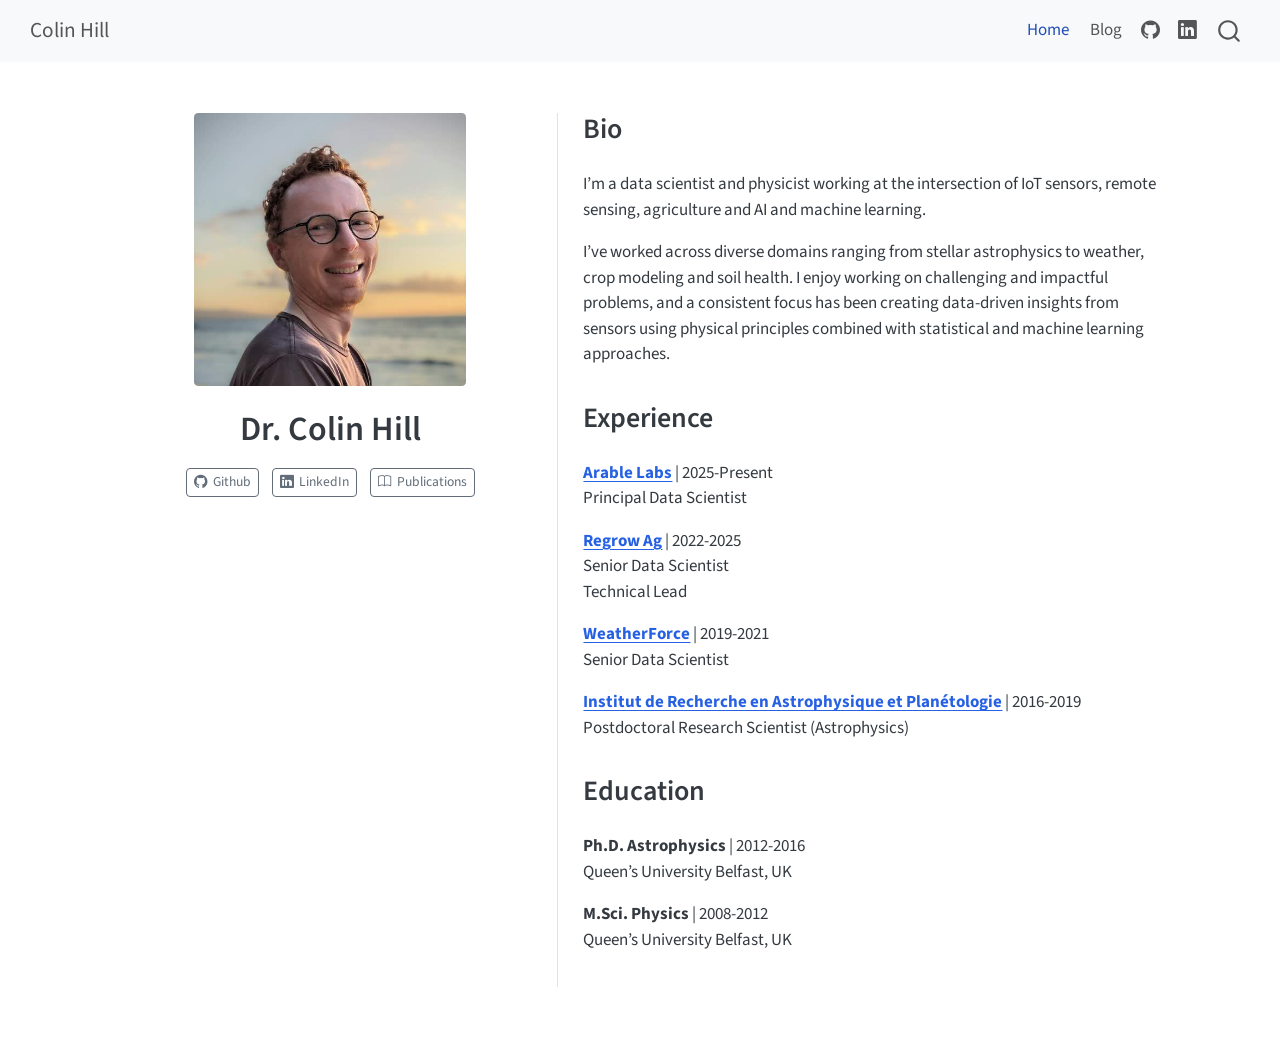
==== commit e8714856: "Built site for gh-pages" ====
--- a/index.html
+++ b/index.html
@@ -2,7 +2,7 @@
 <html xmlns="http://www.w3.org/1999/xhtml" lang="en" xml:lang="en"><head>
 
 <meta charset="utf-8">
-<meta name="generator" content="quarto-1.8.24">
+<meta name="generator" content="quarto-1.8.27">
 
 <meta name="viewport" content="width=device-width, initial-scale=1.0, user-scalable=yes">
 
@@ -37,7 +37,7 @@
 <script src="site_libs/quarto-html/popper.min.js"></script>
 <script src="site_libs/quarto-html/tippy.umd.min.js"></script>
 <link href="site_libs/quarto-html/tippy.css" rel="stylesheet">
-<link href="site_libs/quarto-html/quarto-syntax-highlighting-dc55a5b9e770e841cd82e46aadbfb9b0.css" rel="stylesheet" id="quarto-text-highlighting-styles">
+<link href="site_libs/quarto-html/quarto-syntax-highlighting-ed96de9b727972fe78a7b5d16c58bf87.css" rel="stylesheet" id="quarto-text-highlighting-styles">
 <script src="site_libs/bootstrap/bootstrap.min.js"></script>
 <link href="site_libs/bootstrap/bootstrap-icons.css" rel="stylesheet">
 <link href="site_libs/bootstrap/bootstrap-e1a110b81e12a3e7f33e2fb0aba26ccc.min.css" rel="stylesheet" append-hash="true" id="quarto-bootstrap" data-mode="light">
@@ -89,8 +89,6 @@
     <nav class="navbar navbar-expand-lg " data-bs-theme="dark">
       <div class="navbar-container container-fluid">
       <div class="navbar-brand-container mx-auto">
-    <a href="./index.html" class="navbar-brand navbar-brand-logo">
-    </a>
     <a class="navbar-brand" href="./index.html">
     <span class="navbar-title">Colin Hill</span>
     </a>
@@ -161,8 +159,8 @@
   <div class="about-contents"><main class="content" id="quarto-document-content">
 <section id="bio" class="level2">
 <h2 data-anchor-id="bio">Bio</h2>
-<p>I’m a data scientist and physicist working at the intersection of remote sensing, climate, environment and machine learning.</p>
-<p>I’ve worked across diverse domains ranging from stellar astrophysics to weather forecasts, from climate data to crops, GHG emissions and soil carbon sequestration. I enjoy working on challenging and impactful problems, and a consistent focus has been creating data-driven insights from sensors using physical principles combined with statistical and machine learning approaches.</p>
+<p>I’m a data scientist and physicist working at the intersection of IoT sensors, remote sensing, agriculture and AI and machine learning.</p>
+<p>I’ve worked across diverse domains ranging from stellar astrophysics to weather, crop modeling and soil health. I enjoy working on challenging and impactful problems, and a consistent focus has been creating data-driven insights from sensors using physical principles combined with statistical and machine learning approaches.</p>
 </section>
 <section id="experience" class="level2">
 <h2 data-anchor-id="experience">Experience</h2>
@@ -178,7 +176,7 @@
 </section>
 <section id="education" class="level2">
 <h2 data-anchor-id="education">Education</h2>
-<p><strong>Ph.D.&nbsp;Astrophysics</strong> | 2012-2015<br>
+<p><strong>Ph.D.&nbsp;Astrophysics</strong> | 2012-2016<br>
 Queen’s University Belfast, UK</p>
 <p><strong>M.Sci. Physics</strong> | 2008-2012<br>
 Queen’s University Belfast, UK</p>
@@ -254,7 +252,7 @@
     }
       var localhostRegex = new RegExp(/^(?:http|https):\/\/localhost\:?[0-9]*\//);
       var mailtoRegex = new RegExp(/^mailto:/);
-        var filterRegex = new RegExp("https:\/\/colinahill\.com\/");
+        var filterRegex = new RegExp("https:\/\/colinhill\.io\/");
       var isInternal = (href) => {
           return filterRegex.test(href) || localhostRegex.test(href) || mailtoRegex.test(href);
       }
--- a/site_libs/quarto-html/quarto-syntax-highlighting-ed96de9b727972fe78a7b5d16c58bf87.css
+++ b/site_libs/quarto-html/quarto-syntax-highlighting-ed96de9b727972fe78a7b5d16c58bf87.css
@@ -0,0 +1,236 @@
+/* quarto syntax highlight colors */
+:root {
+  --quarto-hl-ot-color: #003B4F;
+  --quarto-hl-at-color: #657422;
+  --quarto-hl-ss-color: #20794D;
+  --quarto-hl-an-color: #5E5E5E;
+  --quarto-hl-fu-color: #4758AB;
+  --quarto-hl-st-color: #20794D;
+  --quarto-hl-cf-color: #003B4F;
+  --quarto-hl-op-color: #5E5E5E;
+  --quarto-hl-er-color: #AD0000;
+  --quarto-hl-bn-color: #AD0000;
+  --quarto-hl-al-color: #AD0000;
+  --quarto-hl-va-color: #111111;
+  --quarto-hl-bu-color: inherit;
+  --quarto-hl-ex-color: inherit;
+  --quarto-hl-pp-color: #AD0000;
+  --quarto-hl-in-color: #5E5E5E;
+  --quarto-hl-vs-color: #20794D;
+  --quarto-hl-wa-color: #5E5E5E;
+  --quarto-hl-do-color: #5E5E5E;
+  --quarto-hl-im-color: #00769E;
+  --quarto-hl-ch-color: #20794D;
+  --quarto-hl-dt-color: #AD0000;
+  --quarto-hl-fl-color: #AD0000;
+  --quarto-hl-co-color: #5E5E5E;
+  --quarto-hl-cv-color: #5E5E5E;
+  --quarto-hl-cn-color: #8f5902;
+  --quarto-hl-sc-color: #5E5E5E;
+  --quarto-hl-dv-color: #AD0000;
+  --quarto-hl-kw-color: #003B4F;
+}
+
+/* other quarto variables */
+:root {
+  --quarto-font-monospace: SFMono-Regular, Menlo, Monaco, Consolas, "Liberation Mono", "Courier New", monospace;
+}
+
+/* syntax highlight based on Pandoc's rules */
+pre > code.sourceCode > span {
+  color: #003B4F;
+}
+
+code.sourceCode > span {
+  color: #003B4F;
+}
+
+div.sourceCode,
+div.sourceCode pre.sourceCode {
+  color: #003B4F;
+}
+
+/* Normal */
+code span {
+  color: #003B4F;
+}
+
+/* Alert */
+code span.al {
+  color: #AD0000;
+  font-style: inherit;
+}
+
+/* Annotation */
+code span.an {
+  color: #5E5E5E;
+  font-style: inherit;
+}
+
+/* Attribute */
+code span.at {
+  color: #657422;
+  font-style: inherit;
+}
+
+/* BaseN */
+code span.bn {
+  color: #AD0000;
+  font-style: inherit;
+}
+
+/* BuiltIn */
+code span.bu {
+  font-style: inherit;
+}
+
+/* ControlFlow */
+code span.cf {
+  color: #003B4F;
+  font-weight: bold;
+  font-style: inherit;
+}
+
+/* Char */
+code span.ch {
+  color: #20794D;
+  font-style: inherit;
+}
+
+/* Constant */
+code span.cn {
+  color: #8f5902;
+  font-style: inherit;
+}
+
+/* Comment */
+code span.co {
+  color: #5E5E5E;
+  font-style: inherit;
+}
+
+/* CommentVar */
+code span.cv {
+  color: #5E5E5E;
+  font-style: italic;
+}
+
+/* Documentation */
+code span.do {
+  color: #5E5E5E;
+  font-style: italic;
+}
+
+/* DataType */
+code span.dt {
+  color: #AD0000;
+  font-style: inherit;
+}
+
+/* DecVal */
+code span.dv {
+  color: #AD0000;
+  font-style: inherit;
+}
+
+/* Error */
+code span.er {
+  color: #AD0000;
+  font-style: inherit;
+}
+
+/* Extension */
+code span.ex {
+  font-style: inherit;
+}
+
+/* Float */
+code span.fl {
+  color: #AD0000;
+  font-style: inherit;
+}
+
+/* Function */
+code span.fu {
+  color: #4758AB;
+  font-style: inherit;
+}
+
+/* Import */
+code span.im {
+  color: #00769E;
+  font-style: inherit;
+}
+
+/* Information */
+code span.in {
+  color: #5E5E5E;
+  font-style: inherit;
+}
+
+/* Keyword */
+code span.kw {
+  color: #003B4F;
+  font-weight: bold;
+  font-style: inherit;
+}
+
+/* Operator */
+code span.op {
+  color: #5E5E5E;
+  font-style: inherit;
+}
+
+/* Other */
+code span.ot {
+  color: #003B4F;
+  font-style: inherit;
+}
+
+/* Preprocessor */
+code span.pp {
+  color: #AD0000;
+  font-style: inherit;
+}
+
+/* SpecialChar */
+code span.sc {
+  color: #5E5E5E;
+  font-style: inherit;
+}
+
+/* SpecialString */
+code span.ss {
+  color: #20794D;
+  font-style: inherit;
+}
+
+/* String */
+code span.st {
+  color: #20794D;
+  font-style: inherit;
+}
+
+/* Variable */
+code span.va {
+  color: #111111;
+  font-style: inherit;
+}
+
+/* VerbatimString */
+code span.vs {
+  color: #20794D;
+  font-style: inherit;
+}
+
+/* Warning */
+code span.wa {
+  color: #5E5E5E;
+  font-style: italic;
+}
+
+.prevent-inlining {
+  content: "</";
+}
+
+/*# sourceMappingURL=0920dd6d7437995b8cdf7429764427b1.css.map */
